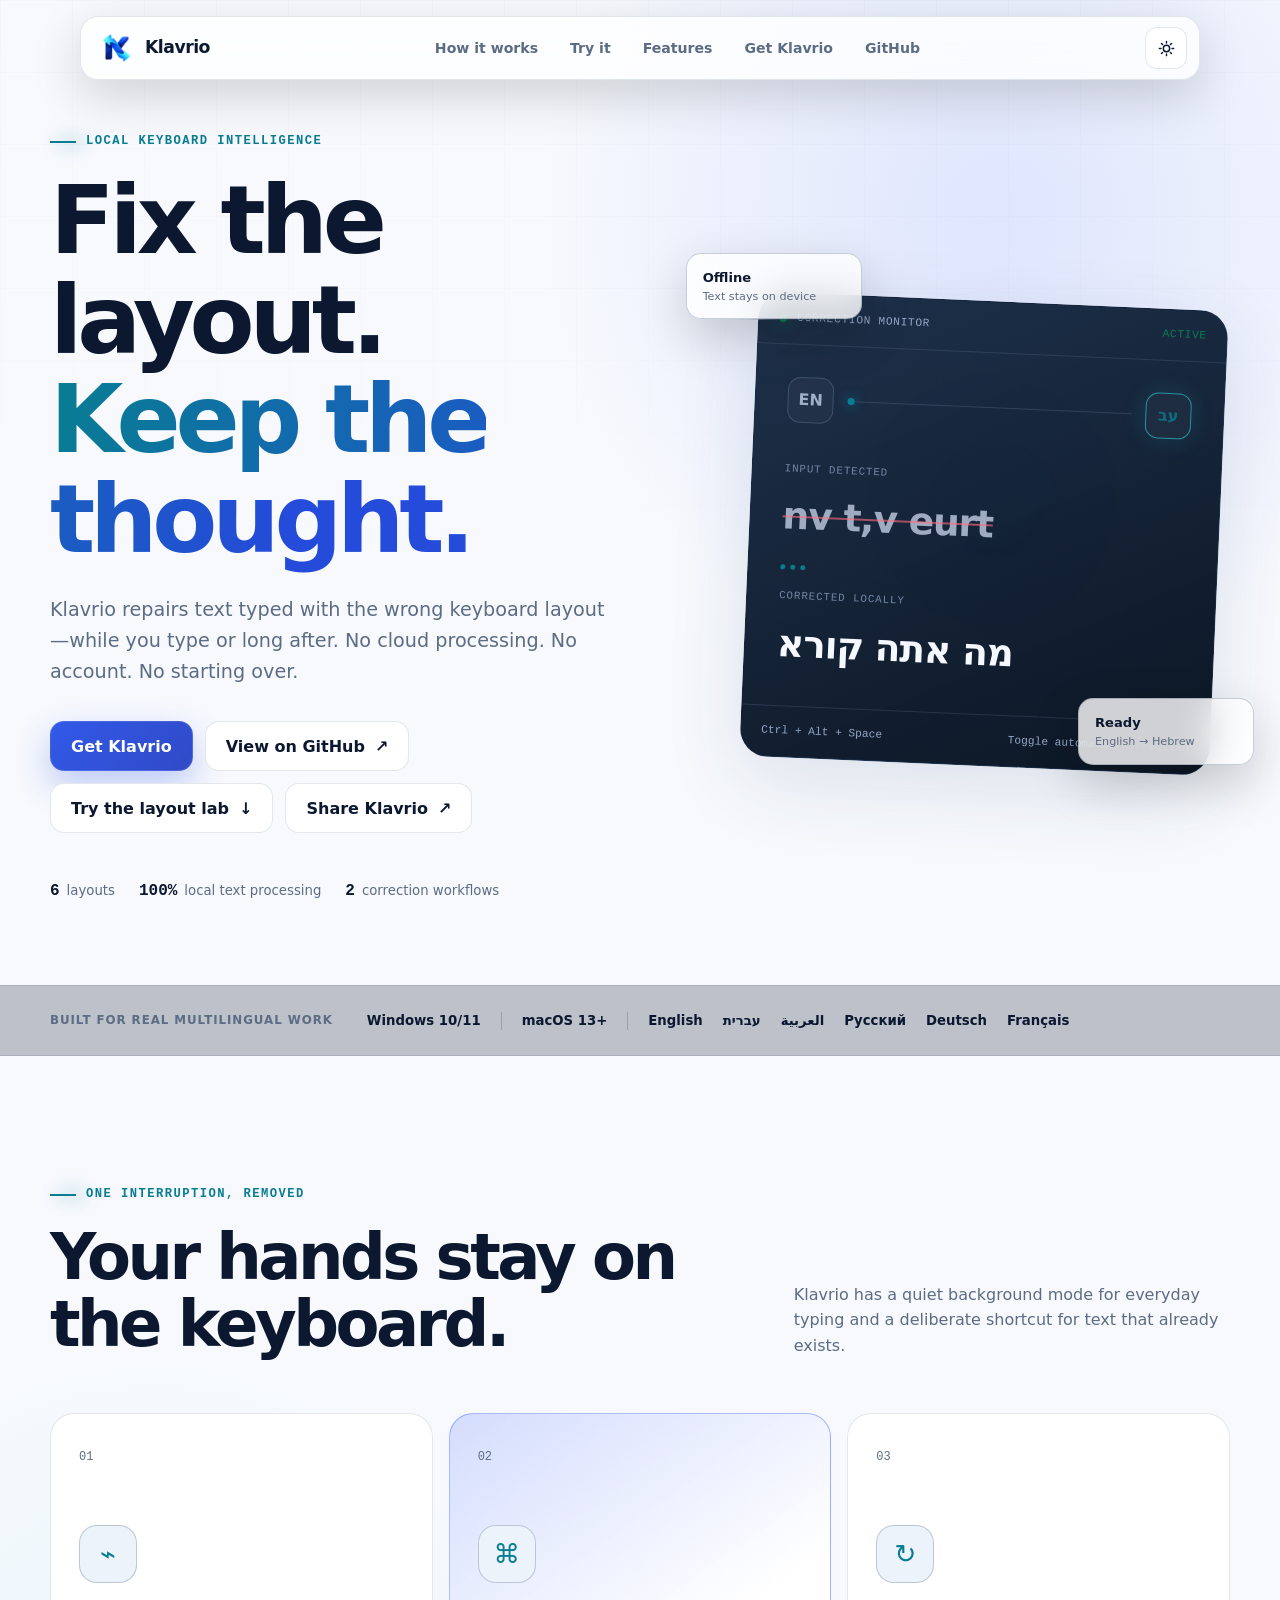
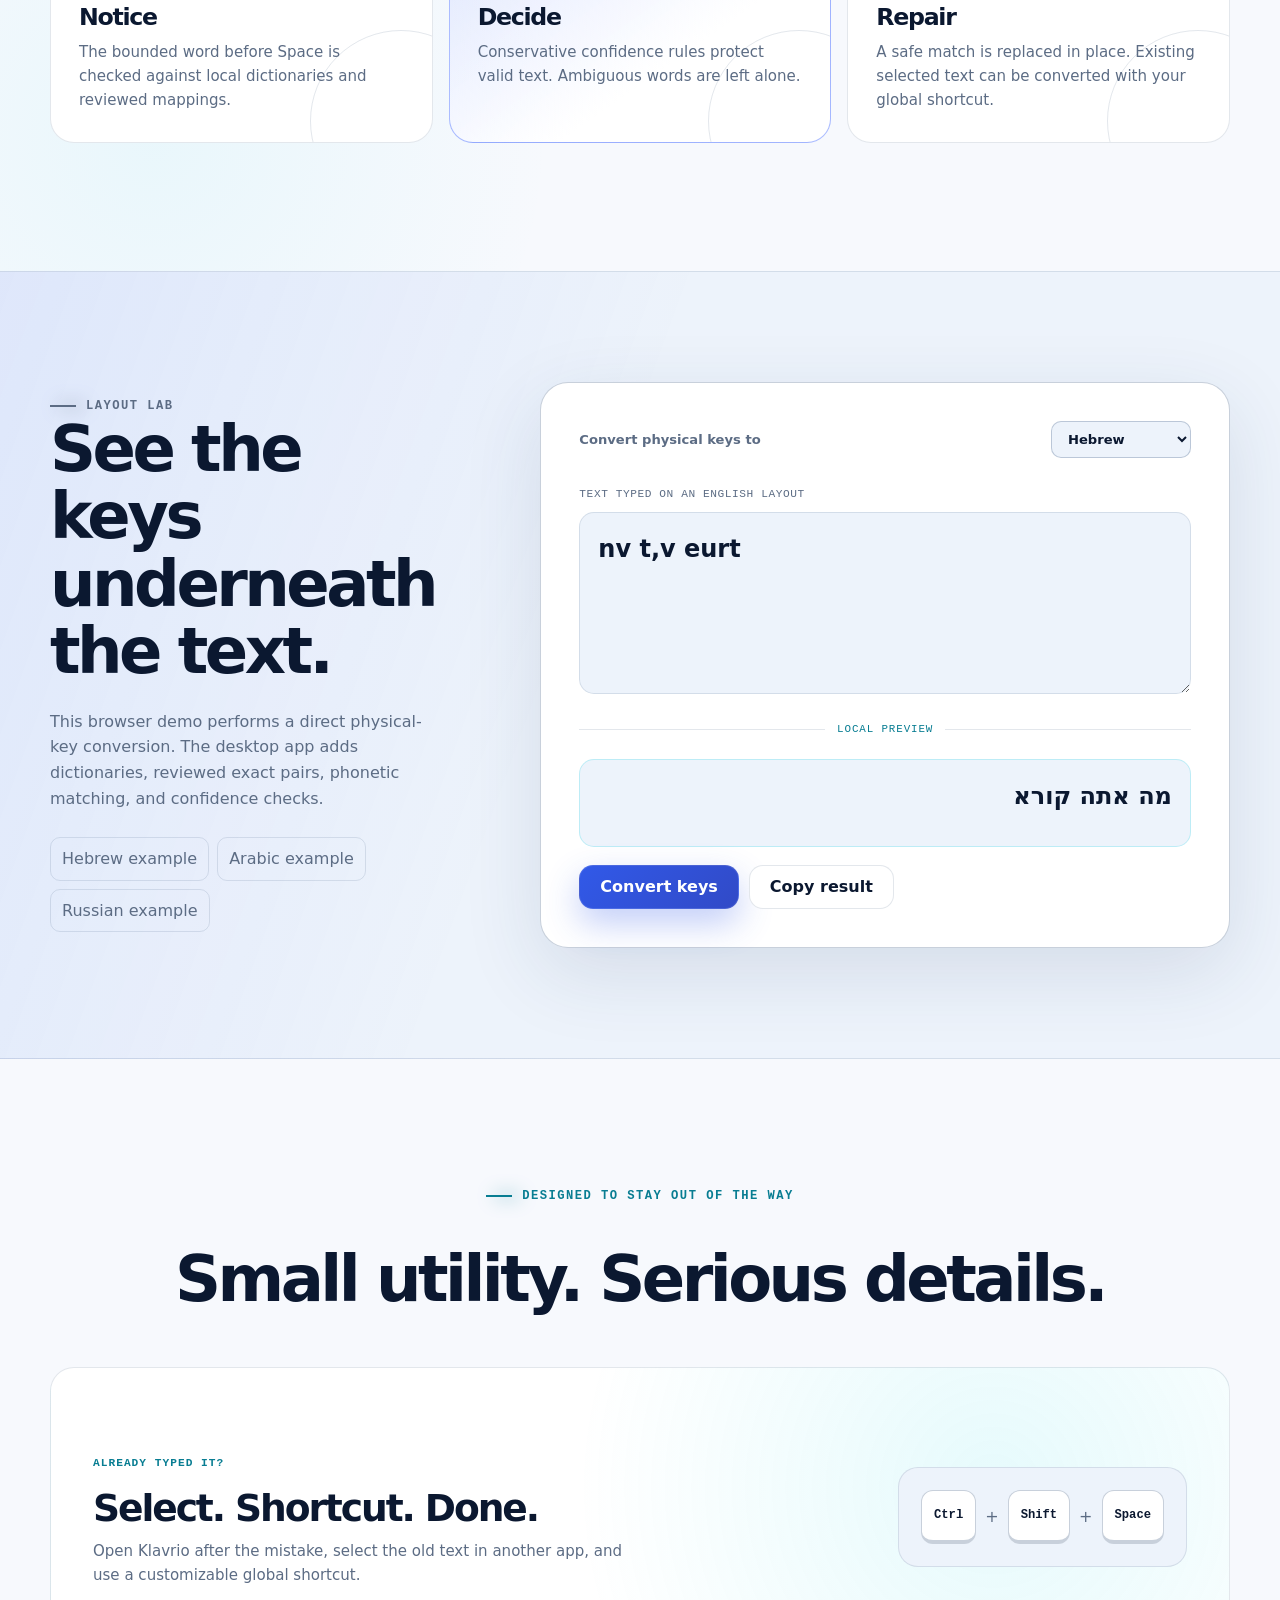
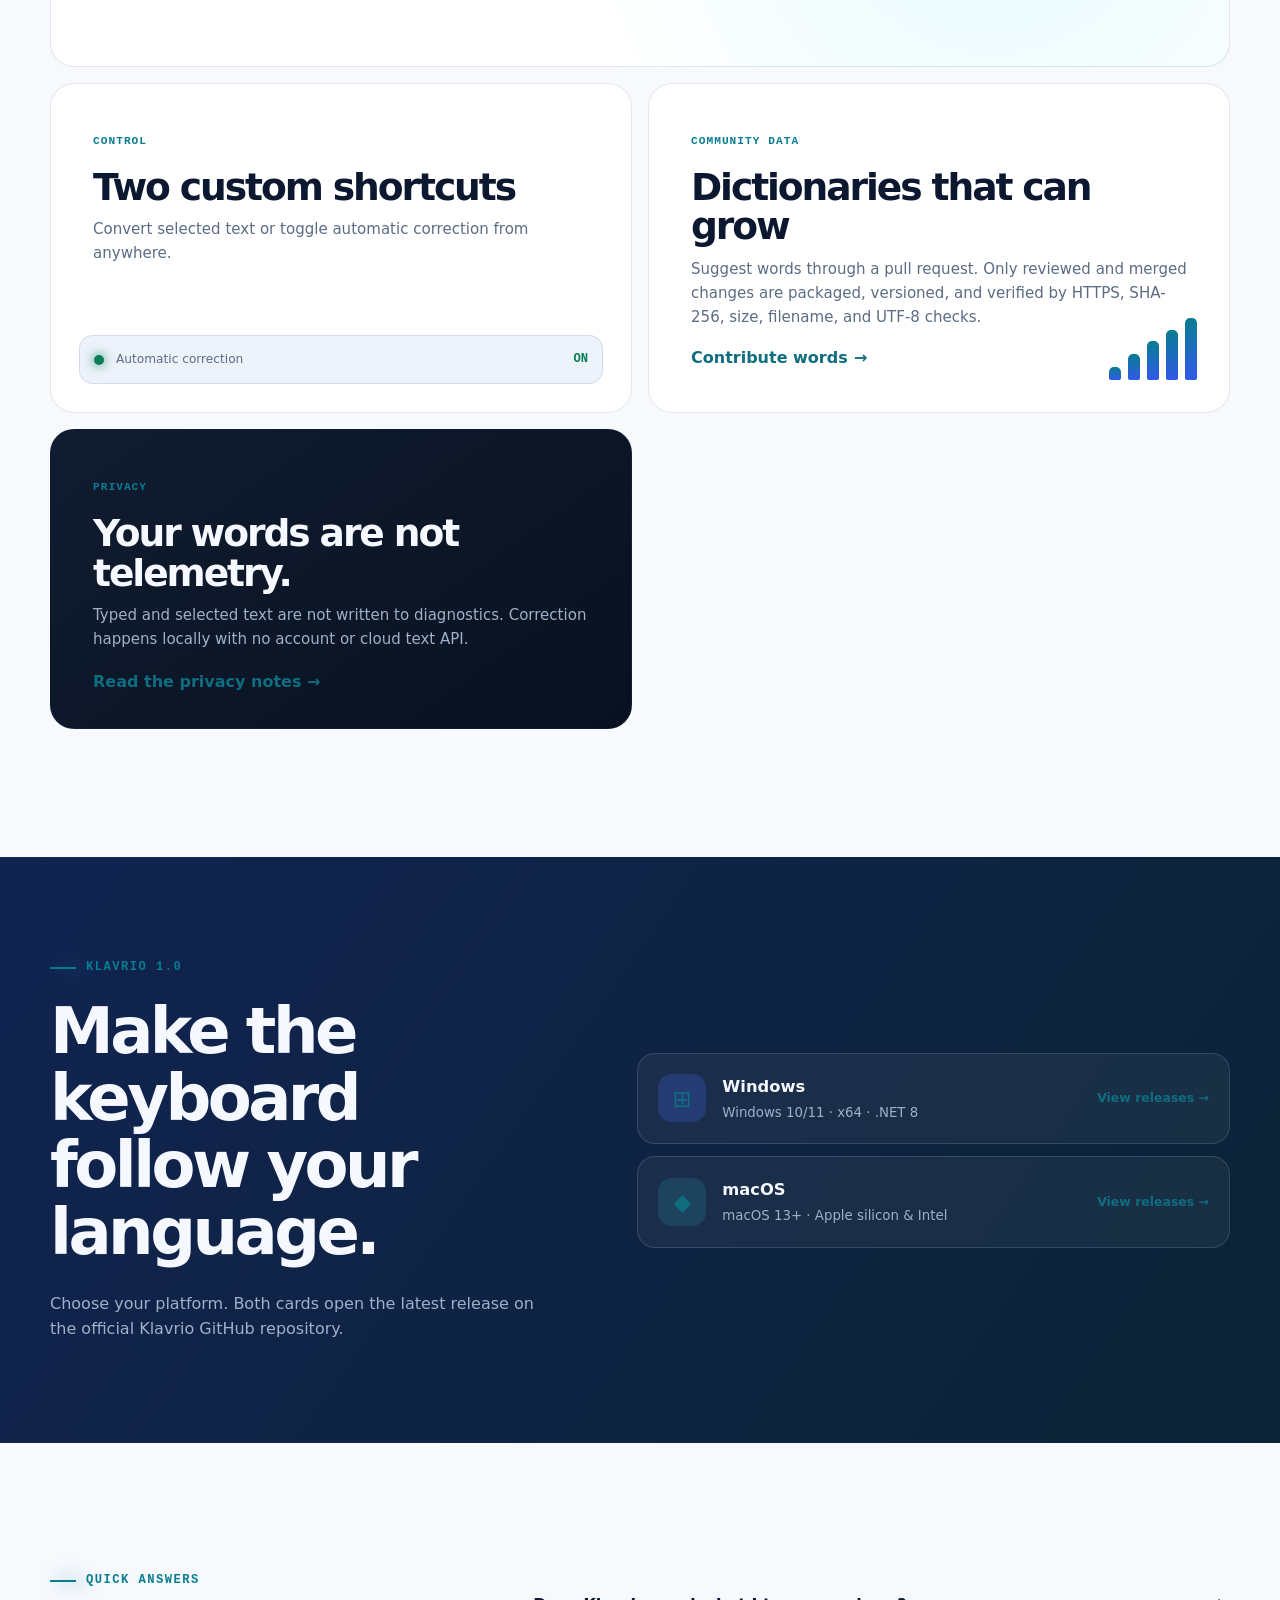
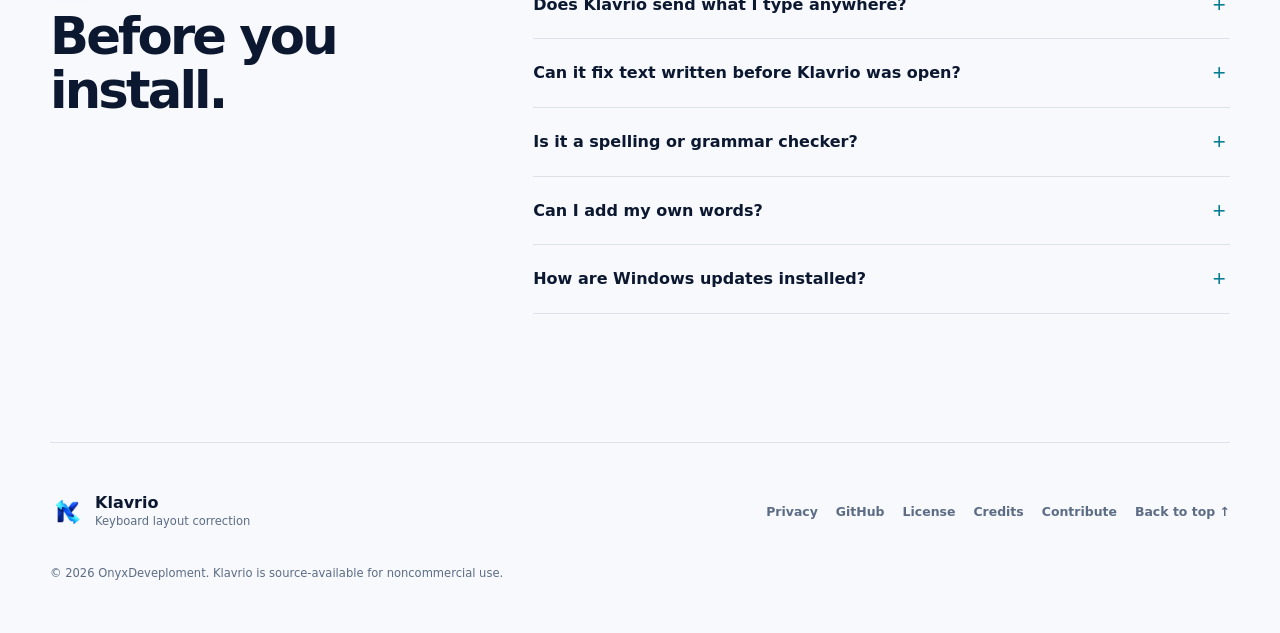
==== docs/index.html @ b6b71c55 "Add initial website and update manifest for Klavrio - Created klavrio-update.json for application up" ====
<!doctype html>
<html lang="en" data-theme="dark">
<head>
  <meta charset="utf-8">
  <meta name="viewport" content="width=device-width, initial-scale=1">
  <meta name="description" content="Klavrio fixes text typed with the wrong keyboard layout on Windows and macOS—locally, quickly, and without retyping.">
  <meta name="author" content="onyxdeveploment">
  <meta name="application-name" content="Klavrio">
  <meta name="robots" content="index, follow, max-image-preview:large, max-snippet:-1, max-video-preview:-1">
  <meta name="referrer" content="strict-origin-when-cross-origin">
  <meta name="theme-color" content="#07111f">
  <meta property="og:title" content="Klavrio — Fix the wrong keyboard layout">
  <meta property="og:description" content="Correct English, Hebrew, Arabic, Russian, German, and French keyboard-layout mistakes locally—without retyping.">
  <meta property="og:type" content="website">
  <meta property="og:url" content="https://klavrio.app/">
  <meta property="og:site_name" content="Klavrio">
  <meta property="og:locale" content="en_US">
  <meta property="og:image" content="https://klavrio.app/assets/klavrio-mark.png">
  <meta property="og:image:width" content="1254">
  <meta property="og:image:height" content="1254">
  <meta property="og:image:alt" content="Klavrio keyboard-layout correction logo">
  <meta name="twitter:card" content="summary_large_image">
  <meta name="twitter:title" content="Klavrio — Fix the wrong keyboard layout">
  <meta name="twitter:description" content="Correct keyboard-layout mistakes locally on Windows and macOS—without retyping.">
  <meta name="twitter:image" content="https://klavrio.app/assets/klavrio-mark.png">
  <title>Klavrio — Keyboard layout correction for Windows and macOS</title>
  <link rel="canonical" href="https://klavrio.app/">
  <link rel="icon" href="assets/klavrio-mark.png" type="image/png">
  <link rel="manifest" href="site.webmanifest">
  <link rel="stylesheet" href="styles.css">
  <script type="application/ld+json">
  {
    "@context": "https://schema.org",
    "@type": "SoftwareApplication",
    "@id": "https://klavrio.app/#software",
    "name": "Klavrio",
    "alternateName": "Klavrio Keyboard Layout Correction",
    "description": "A privacy-focused utility that corrects text typed with the wrong keyboard layout without requiring the user to retype it.",
    "applicationCategory": "UtilitiesApplication",
    "applicationSubCategory": "Keyboard layout correction",
    "operatingSystem": "Windows 10, Windows 11, macOS 13 or later",
    "softwareVersion": "1.0.0.1",
    "url": "https://klavrio.app/",
    "isAccessibleForFree": true,
    "offers": {
      "@type": "Offer",
      "price": "0",
      "priceCurrency": "USD",
      "availability": "https://schema.org/InStock",
      "url": "https://github.com/OnyxDeveploment/Klavrio/releases/latest"
    },
    "downloadUrl": "https://github.com/OnyxDeveploment/Klavrio/releases/latest",
    "releaseNotes": "https://github.com/OnyxDeveploment/Klavrio/releases",
    "codeRepository": "https://github.com/OnyxDeveploment/Klavrio",
    "license": "https://github.com/OnyxDeveploment/Klavrio/blob/main/LICENSE",
    "image": "https://klavrio.app/assets/klavrio-mark.png",
    "featureList": [
      "Automatic keyboard-layout correction",
      "Selected-text conversion with a global shortcut",
      "English, Hebrew, Arabic, Russian, German, and French layouts",
      "Offline text processing",
      "Custom and community dictionaries"
    ],
    "inLanguage": ["en", "he", "ar", "ru", "de", "fr"],
    "author": {
      "@type": "Person",
      "name": "onyxdeveploment",
      "url": "https://github.com/OnyxDeveploment"
    }
  }
  </script>
  <script type="application/ld+json">
  {
    "@context": "https://schema.org",
    "@type": "FAQPage",
    "mainEntity": [
      {
        "@type": "Question",
        "name": "Does Klavrio send what I type anywhere?",
        "acceptedAnswer": { "@type": "Answer", "text": "No. Text correction runs locally. Requests to the official update feeds do not include typed or selected text." }
      },
      {
        "@type": "Question",
        "name": "Can Klavrio fix text written before it was opened?",
        "acceptedAnswer": { "@type": "Answer", "text": "Yes. Select the existing text in another application and press the configured selected-text shortcut." }
      },
      {
        "@type": "Question",
        "name": "Is Klavrio a spelling or grammar checker?",
        "acceptedAnswer": { "@type": "Answer", "text": "No. Klavrio repairs keyboard-layout mistakes and avoids rewriting uncertain text." }
      },
      {
        "@type": "Question",
        "name": "Can I add my own words?",
        "acceptedAnswer": { "@type": "Answer", "text": "Yes. User dictionaries are stored separately, load after bundled data, and are not replaced by application updates." }
      }
    ]
  }
  </script>
  <script src="site-config.js"></script>
  <script src="app.js" defer></script>
  <script src="analytics.js" defer></script>
</head>
<body>
  <a class="skip-link" href="#main">Skip to content</a>

  <header class="site-header" data-header>
    <a class="brand" href="#top" aria-label="Klavrio home">
      <img src="assets/klavrio-mark.png" alt="" width="40" height="40">
      <span>Klavrio</span>
    </a>

    <button class="menu-toggle" type="button" aria-expanded="false" aria-controls="primary-nav" data-menu-toggle>
      <span class="sr-only">Open navigation</span>
      <span></span><span></span>
    </button>

    <nav id="primary-nav" class="primary-nav" aria-label="Primary navigation" data-menu>
      <a href="#workflow">How it works</a>
      <a href="#playground">Try it</a>
      <a href="#features">Features</a>
      <a href="#download">Get Klavrio</a>
      <a href="https://github.com/OnyxDeveploment/Klavrio" target="_blank" rel="noopener noreferrer">GitHub</a>
    </nav>

    <button class="theme-toggle" type="button" aria-label="Switch color theme" data-theme-toggle>
      <svg aria-hidden="true" viewBox="0 0 24 24"><path d="M12 3v2m0 14v2M3 12h2m14 0h2M5.64 5.64l1.42 1.42m9.88 9.88 1.42 1.42m0-12.72-1.42 1.42M7.06 16.94l-1.42 1.42M16 12a4 4 0 1 1-8 0 4 4 0 0 1 8 0Z"/></svg>
    </button>
  </header>

  <main id="main">
    <section id="top" class="hero section-shell">
      <div class="hero-copy" data-reveal>
        <p class="eyebrow"><span></span> Local keyboard intelligence</p>
        <h1>Fix the layout.<br><em>Keep the thought.</em></h1>
        <p class="hero-lead">Klavrio repairs text typed with the wrong keyboard layout—while you type or long after. No cloud processing. No account. No starting over.</p>
        <div class="hero-actions">
          <a class="button button-primary" href="#download">Get Klavrio</a>
          <a class="button button-quiet" href="https://github.com/OnyxDeveploment/Klavrio" target="_blank" rel="noopener noreferrer">View on GitHub <span aria-hidden="true">↗</span></a>
          <a class="button button-quiet" href="#playground">Try the layout lab <span aria-hidden="true">↓</span></a>
          <button class="button button-quiet" type="button" data-share>Share Klavrio <span aria-hidden="true">↗</span></button>
          <span class="share-feedback" role="status" aria-live="polite" data-share-feedback></span>
        </div>
        <ul class="hero-facts" aria-label="Key facts">
          <li><strong>6</strong> layouts</li>
          <li><strong>100%</strong> local text processing</li>
          <li><strong>2</strong> correction workflows</li>
        </ul>
      </div>

      <div class="hero-visual" aria-label="Example of Klavrio correcting text" data-reveal>
        <div class="visual-glow"></div>
        <article class="correction-console">
          <header>
            <span class="status-light"></span>
            <span>Correction monitor</span>
            <span class="console-state">ACTIVE</span>
          </header>
          <div class="console-body">
            <div class="layout-route">
              <span class="layout-chip">EN</span>
              <span class="route-line"><i></i></span>
              <span class="layout-chip is-active">עב</span>
            </div>
            <p class="console-label">Input detected</p>
            <p class="wrong-text">nv t,v eurt</p>
            <div class="correction-pulse" aria-hidden="true"><span></span><span></span><span></span></div>
            <p class="console-label">Corrected locally</p>
            <p class="right-text" dir="rtl">מה אתה קורא</p>
          </div>
          <footer>
            <span>Ctrl + Alt + Space</span>
            <span>Toggle automatic correction</span>
          </footer>
        </article>
        <div class="floating-note note-top"><strong>Offline</strong><span>Text stays on device</span></div>
        <div class="floating-note note-bottom"><strong>Ready</strong><span>English → Hebrew</span></div>
      </div>
    </section>

    <section class="trust-bar" aria-label="Supported platforms and languages">
      <p>Built for real multilingual work</p>
      <div class="trust-items">
        <span>Windows 10/11</span><i></i><span>macOS 13+</span><i></i><span>English</span><span>עברית</span><span>العربية</span><span>Русский</span><span>Deutsch</span><span>Français</span>
      </div>
    </section>

    <section id="workflow" class="workflow section-shell">
      <div class="section-heading" data-reveal>
        <p class="eyebrow"><span></span> One interruption, removed</p>
        <h2>Your hands stay on the keyboard.</h2>
        <p>Klavrio has a quiet background mode for everyday typing and a deliberate shortcut for text that already exists.</p>
      </div>

      <div class="workflow-grid">
        <article class="workflow-card" data-reveal>
          <span class="step-number">01</span>
          <div class="step-icon" aria-hidden="true">⌁</div>
          <h3>Notice</h3>
          <p>The bounded word before Space is checked against local dictionaries and reviewed mappings.</p>
        </article>
        <article class="workflow-card featured" data-reveal>
          <span class="step-number">02</span>
          <div class="step-icon" aria-hidden="true">⌘</div>
          <h3>Decide</h3>
          <p>Conservative confidence rules protect valid text. Ambiguous words are left alone.</p>
        </article>
        <article class="workflow-card" data-reveal>
          <span class="step-number">03</span>
          <div class="step-icon" aria-hidden="true">↻</div>
          <h3>Repair</h3>
          <p>A safe match is replaced in place. Existing selected text can be converted with your global shortcut.</p>
        </article>
      </div>
    </section>

    <section id="playground" class="playground">
      <div class="section-shell playground-grid">
        <div class="playground-copy" data-reveal>
          <p class="eyebrow"><span></span> Layout lab</p>
          <h2>See the keys underneath the text.</h2>
          <p>This browser demo performs a direct physical-key conversion. The desktop app adds dictionaries, reviewed exact pairs, phonetic matching, and confidence checks.</p>
          <div class="sample-list" aria-label="Demo examples">
            <button type="button" data-sample="nv t,v eurt" data-target="he">Hebrew example</button>
            <button type="button" data-sample="sghl" data-target="ar">Arabic example</button>
            <button type="button" data-sample="ghbdtn" data-target="ru">Russian example</button>
          </div>
        </div>

        <div class="layout-lab" data-reveal>
          <div class="lab-toolbar">
            <label for="target-layout">Convert physical keys to</label>
            <select id="target-layout" data-layout-select>
              <option value="he">Hebrew</option>
              <option value="ar">Arabic</option>
              <option value="ru">Russian</option>
              <option value="de">German</option>
              <option value="fr">French</option>
            </select>
          </div>
          <label class="field-label" for="layout-input">Text typed on an English layout</label>
          <textarea id="layout-input" rows="4" spellcheck="false" data-layout-input>nv t,v eurt</textarea>
          <div class="lab-divider"><span>local preview</span></div>
          <div class="lab-result" tabindex="0" data-layout-output dir="auto">מה אתה קורא</div>
          <div class="lab-actions">
            <button class="button button-primary" type="button" data-convert>Convert keys</button>
            <button class="button button-quiet" type="button" data-copy>Copy result</button>
            <span class="lab-feedback" role="status" aria-live="polite" data-feedback></span>
          </div>
        </div>
      </div>
    </section>

    <section id="features" class="features section-shell">
      <div class="section-heading centered" data-reveal>
        <p class="eyebrow"><span></span> Designed to stay out of the way</p>
        <h2>Small utility. Serious details.</h2>
      </div>

      <div class="feature-grid">
        <article class="feature-panel feature-wide" data-reveal>
          <div>
            <span class="feature-kicker">Already typed it?</span>
            <h3>Select. Shortcut. Done.</h3>
            <p>Open Klavrio after the mistake, select the old text in another app, and use a customizable global shortcut.</p>
          </div>
          <div class="shortcut-visual" aria-label="Default selected text shortcut">
            <kbd>Ctrl</kbd><b>+</b><kbd>Shift</kbd><b>+</b><kbd>Space</kbd>
          </div>
        </article>

        <article class="feature-panel" data-reveal>
          <span class="feature-kicker">Control</span>
          <h3>Two custom shortcuts</h3>
          <p>Convert selected text or toggle automatic correction from anywhere.</p>
          <div class="mini-toggle"><i></i><span>Automatic correction</span><strong>ON</strong></div>
        </article>

        <article class="feature-panel" data-reveal>
          <span class="feature-kicker">Community data</span>
          <h3>Dictionaries that can grow</h3>
          <p>Suggest words through a pull request. Only reviewed and merged changes are packaged, versioned, and verified by HTTPS, SHA-256, size, filename, and UTF-8 checks.</p>
          <a class="feature-link" href="https://github.com/OnyxDeveploment/Klavrio/blob/main/CONTRIBUTING.md" target="_blank" rel="noopener noreferrer">Contribute words <span aria-hidden="true">→</span></a>
          <div class="signal-bars" aria-hidden="true"><i></i><i></i><i></i><i></i><i></i></div>
        </article>

        <article class="feature-panel feature-dark" data-reveal>
          <span class="feature-kicker">Privacy</span>
          <h3>Your words are not telemetry.</h3>
          <p>Typed and selected text are not written to diagnostics. Correction happens locally with no account or cloud text API.</p>
          <a href="privacy.html">Read the privacy notes <span aria-hidden="true">→</span></a>
        </article>
      </div>
    </section>

    <section id="download" class="download-section">
      <div class="section-shell download-shell" data-reveal>
        <div class="download-copy">
          <p class="eyebrow"><span></span> Klavrio 1.0</p>
          <h2>Make the keyboard<br>follow your language.</h2>
          <p>Choose your platform. Both cards open the latest release on the official Klavrio GitHub repository.</p>
        </div>

        <div class="platform-list">
          <a class="platform-card" href="../README.md#build" data-platform="windows">
            <span class="platform-icon" aria-hidden="true">⊞</span>
            <span><strong>Windows</strong><small>Windows 10/11 · x64 · .NET 8</small></span>
            <span class="platform-action">Build guide →</span>
          </a>
          <a class="platform-card" href="../macOS/Klavrio/README.md#build-and-test" data-platform="macos">
            <span class="platform-icon apple" aria-hidden="true">◆</span>
            <span><strong>macOS</strong><small>macOS 13+ · Apple silicon &amp; Intel</small></span>
            <span class="platform-action">Build guide →</span>
          </a>
        </div>
      </div>
    </section>

    <section class="faq section-shell">
      <div class="section-heading" data-reveal>
        <p class="eyebrow"><span></span> Quick answers</p>
        <h2>Before you install.</h2>
      </div>
      <div class="faq-list" data-reveal>
        <details>
          <summary>Does Klavrio send what I type anywhere?</summary>
          <p>No. Text correction is local. Network access is limited to the official read-only dictionary and application-update feeds; neither request includes your text, and both checks can be disabled.</p>
        </details>
        <details>
          <summary>Can it fix text written before Klavrio was open?</summary>
          <p>Yes. Select the existing text in another app and press the selected-text shortcut. Klavrio does not need a previous keystroke history.</p>
        </details>
        <details>
          <summary>Is it a spelling or grammar checker?</summary>
          <p>No. Klavrio repairs keyboard-layout mistakes. It intentionally avoids rewriting uncertain text.</p>
        </details>
        <details>
          <summary>Can I add my own words?</summary>
          <p>Yes. Personal dictionaries stay local and load last. To share words with everyone, follow the <a href="https://github.com/OnyxDeveploment/Klavrio/blob/main/CONTRIBUTING.md" target="_blank" rel="noopener noreferrer">contribution guide</a> and open a pull request for review.</p>
        </details>
        <details>
          <summary>How are Windows updates installed?</summary>
          <p>Klavrio reads the version and executable URL from its read-only <code>klavrio-update.json</code>. After you approve an available update, it verifies the GitHub asset's size, SHA-256, and embedded version, keeps a rollback copy, replaces the executable, and restarts.</p>
        </details>
      </div>
    </section>
  </main>

  <footer class="site-footer">
    <div class="footer-brand">
      <img src="assets/klavrio-mark.png" alt="" width="34" height="34">
      <div><strong>Klavrio</strong><span>Keyboard layout correction</span></div>
    </div>
    <nav aria-label="Footer navigation">
      <a href="privacy.html">Privacy</a>
      <a href="https://github.com/OnyxDeveploment/Klavrio" target="_blank" rel="noopener noreferrer">GitHub</a>
      <a href="https://github.com/OnyxDeveploment/Klavrio/blob/main/LICENSE" target="_blank" rel="noopener noreferrer">License</a>
      <a href="https://github.com/OnyxDeveploment/Klavrio/blob/main/THIRD_PARTY_NOTICES.txt" target="_blank" rel="noopener noreferrer">Credits</a>
      <a href="https://github.com/OnyxDeveploment/Klavrio/blob/main/CONTRIBUTING.md" target="_blank" rel="noopener noreferrer">Contribute</a>
      <button class="footer-link" type="button" data-analytics-settings hidden>Analytics settings</button>
      <a href="#top">Back to top ↑</a>
    </nav>
    <p>© 2026 OnyxDeveploment. Klavrio is source-available for noncommercial use.</p>
  </footer>
</body>
</html>
---- docs/styles.css ----
:root {
  color-scheme: dark;
  --page: #07111f;
  --page-soft: #0b1728;
  --surface: #101f34;
  --surface-2: #152944;
  --glass: rgba(16, 31, 52, 0.72);
  --text: #f5f8ff;
  --muted: #9fb0c8;
  --line: rgba(151, 174, 211, 0.18);
  --line-strong: rgba(151, 174, 211, 0.34);
  --blue: #496dff;
  --blue-bright: #668cff;
  --cyan: #32d9e8;
  --cyan-soft: #9af5fb;
  --green: #42e0a2;
  --shadow: 0 24px 90px rgba(0, 0, 0, 0.28);
  --radius: 24px;
  --shell: min(1180px, calc(100% - 40px));
  --font: Inter, ui-sans-serif, system-ui, -apple-system, BlinkMacSystemFont, "Segoe UI", sans-serif;
  --mono: "SFMono-Regular", Consolas, "Liberation Mono", monospace;
}

:root[data-theme="light"] {
  color-scheme: light;
  --page: #f7f9fd;
  --page-soft: #edf3fb;
  --surface: #ffffff;
  --surface-2: #e8f0fc;
  --glass: rgba(255, 255, 255, 0.8);
  --text: #0b1830;
  --muted: #5c6c84;
  --line: rgba(39, 68, 111, 0.13);
  --line-strong: rgba(39, 68, 111, 0.25);
  --blue: #3159e8;
  --blue-bright: #244bd9;
  --cyan: #087d92;
  --cyan-soft: #0f6d80;
  --green: #087d56;
  --shadow: 0 24px 80px rgba(32, 59, 97, 0.12);
}

* {
  box-sizing: border-box;
}

html {
  scroll-behavior: smooth;
  scroll-padding-top: 92px;
}

body {
  margin: 0;
  overflow-x: hidden;
  background:
    radial-gradient(circle at 78% 4%, rgba(73, 109, 255, 0.14), transparent 29rem),
    radial-gradient(circle at 12% 32%, rgba(50, 217, 232, 0.07), transparent 25rem),
    var(--page);
  color: var(--text);
  font-family: var(--font);
  font-size: 16px;
  line-height: 1.6;
  -webkit-font-smoothing: antialiased;
}

body::before {
  position: fixed;
  inset: 0;
  z-index: -1;
  pointer-events: none;
  content: "";
  opacity: 0.16;
  background-image:
    linear-gradient(var(--line) 1px, transparent 1px),
    linear-gradient(90deg, var(--line) 1px, transparent 1px);
  background-size: 72px 72px;
  mask-image: linear-gradient(to bottom, #000, transparent 75%);
}

button,
input,
textarea,
select {
  font: inherit;
}

button,
a {
  -webkit-tap-highlight-color: transparent;
}

a {
  color: inherit;
}

img {
  display: block;
  max-width: 100%;
}

.sr-only {
  position: absolute;
  width: 1px;
  height: 1px;
  padding: 0;
  margin: -1px;
  overflow: hidden;
  clip: rect(0, 0, 0, 0);
  white-space: nowrap;
  border: 0;
}

.skip-link {
  position: fixed;
  top: 12px;
  left: 12px;
  z-index: 1000;
  padding: 10px 14px;
  border-radius: 10px;
  background: var(--text);
  color: var(--page);
  transform: translateY(-160%);
  transition: transform 160ms ease;
}

.skip-link:focus {
  transform: translateY(0);
}

.section-shell {
  width: var(--shell);
  margin-inline: auto;
}

.site-header {
  position: fixed;
  top: 16px;
  left: 50%;
  z-index: 100;
  display: grid;
  grid-template-columns: auto 1fr auto;
  align-items: center;
  width: min(1120px, calc(100% - 32px));
  min-height: 64px;
  padding: 10px 12px 10px 16px;
  border: 1px solid var(--line);
  border-radius: 18px;
  background: var(--glass);
  box-shadow: 0 16px 50px rgba(0, 0, 0, 0.16);
  backdrop-filter: blur(20px) saturate(150%);
  transform: translateX(-50%);
  transition: border-color 180ms ease, background 180ms ease;
}

.site-header.is-scrolled {
  border-color: var(--line-strong);
}

.brand {
  display: inline-flex;
  gap: 10px;
  align-items: center;
  color: var(--text);
  font-size: 1.08rem;
  font-weight: 800;
  letter-spacing: -0.03em;
  text-decoration: none;
}

.brand img {
  width: 38px;
  height: 38px;
  object-fit: contain;
}

.primary-nav {
  display: flex;
  justify-content: center;
  gap: 6px;
}

.primary-nav a {
  padding: 9px 13px;
  border-radius: 10px;
  color: var(--muted);
  font-size: 0.88rem;
  font-weight: 650;
  text-decoration: none;
  transition: color 150ms ease, background 150ms ease;
}

.primary-nav a:hover,
.primary-nav a:focus-visible {
  background: var(--surface-2);
  color: var(--text);
}

.theme-toggle,
.menu-toggle {
  display: grid;
  width: 42px;
  height: 42px;
  padding: 0;
  place-items: center;
  border: 1px solid var(--line);
  border-radius: 12px;
  background: var(--surface);
  color: var(--text);
  cursor: pointer;
}

.theme-toggle svg {
  width: 19px;
  fill: none;
  stroke: currentColor;
  stroke-linecap: round;
  stroke-width: 1.8;
}

.menu-toggle {
  display: none;
}

.hero {
  display: grid;
  grid-template-columns: minmax(0, 1.02fr) minmax(420px, 0.98fr);
  gap: clamp(42px, 7vw, 92px);
  align-items: center;
  min-height: 790px;
  padding-top: 132px;
  padding-bottom: 80px;
}

.eyebrow {
  display: flex;
  gap: 10px;
  align-items: center;
  margin: 0 0 20px;
  color: var(--cyan);
  font-family: var(--mono);
  font-size: 0.76rem;
  font-weight: 700;
  letter-spacing: 0.12em;
  text-transform: uppercase;
}

.eyebrow span {
  width: 26px;
  height: 2px;
  background: currentColor;
  box-shadow: 8px 0 18px currentColor;
}

h1,
h2,
h3,
p {
  overflow-wrap: anywhere;
}

h1,
h2,
h3 {
  margin-top: 0;
  line-height: 1.05;
  letter-spacing: -0.055em;
}

h1 {
  max-width: 720px;
  margin-bottom: 26px;
  font-size: clamp(3.5rem, 7.4vw, 6.65rem);
  font-weight: 760;
}

h1 em {
  color: transparent;
  font-style: normal;
  background: linear-gradient(100deg, var(--cyan) 0%, var(--blue-bright) 78%);
  -webkit-background-clip: text;
  background-clip: text;
}

.hero-lead {
  max-width: 640px;
  margin: 0;
  color: var(--muted);
  font-size: clamp(1rem, 1.8vw, 1.2rem);
}

.hero-actions {
  display: flex;
  flex-wrap: wrap;
  gap: 12px;
  margin-top: 34px;
}

.share-feedback {
  align-self: center;
  min-height: 1.2em;
  color: var(--muted);
  font-size: 0.78rem;
}

.button {
  display: inline-flex;
  min-height: 50px;
  padding: 0 20px;
  align-items: center;
  justify-content: center;
  gap: 10px;
  border: 1px solid transparent;
  border-radius: 14px;
  font-weight: 750;
  text-decoration: none;
  cursor: pointer;
  transition: transform 160ms ease, box-shadow 160ms ease, border-color 160ms ease;
}

.button:hover {
  transform: translateY(-2px);
}

.button-primary {
  border-color: rgba(255, 255, 255, 0.12);
  background: linear-gradient(135deg, var(--blue), #314ac7);
  box-shadow: 0 14px 34px rgba(49, 89, 232, 0.3);
  color: #fff;
}

.button-quiet {
  border-color: var(--line);
  background: var(--surface);
  color: var(--text);
}

.hero-facts {
  display: flex;
  flex-wrap: wrap;
  gap: 24px;
  padding: 0;
  margin: 46px 0 0;
  color: var(--muted);
  list-style: none;
  font-size: 0.83rem;
}

.hero-facts li {
  display: flex;
  gap: 7px;
  align-items: baseline;
}

.hero-facts strong {
  color: var(--text);
  font-family: var(--mono);
  font-size: 1rem;
}

.hero-visual {
  position: relative;
  min-height: 540px;
}

.visual-glow {
  position: absolute;
  top: 8%;
  right: 4%;
  width: 430px;
  height: 430px;
  border-radius: 50%;
  background: radial-gradient(circle, rgba(73, 109, 255, 0.35), rgba(50, 217, 232, 0.08) 48%, transparent 70%);
  filter: blur(18px);
}

.correction-console {
  position: absolute;
  top: 52px;
  right: 2%;
  width: min(100%, 470px);
  overflow: hidden;
  border: 1px solid var(--line-strong);
  border-radius: 28px;
  background: linear-gradient(155deg, rgba(21, 41, 68, 0.96), rgba(7, 17, 31, 0.98));
  box-shadow: var(--shadow);
  transform: rotate(2.5deg);
}

:root[data-theme="light"] .correction-console {
  color: #f5f8ff;
}

.correction-console header,
.correction-console footer {
  display: flex;
  gap: 10px;
  align-items: center;
  padding: 16px 20px;
  color: #93a8c7;
  font-family: var(--mono);
  font-size: 0.7rem;
  letter-spacing: 0.06em;
  text-transform: uppercase;
}

.correction-console header {
  border-bottom: 1px solid rgba(151, 174, 211, 0.16);
}

.correction-console footer {
  justify-content: space-between;
  border-top: 1px solid rgba(151, 174, 211, 0.16);
  letter-spacing: 0;
  text-transform: none;
}

.status-light {
  width: 8px;
  height: 8px;
  border-radius: 50%;
  background: var(--green);
  box-shadow: 0 0 16px var(--green);
}

.console-state {
  margin-left: auto;
  color: var(--green);
}

.console-body {
  padding: 32px;
}

.layout-route {
  display: grid;
  grid-template-columns: auto 1fr auto;
  gap: 14px;
  align-items: center;
  margin-bottom: 38px;
}

.layout-chip {
  display: grid;
  width: 46px;
  height: 46px;
  place-items: center;
  border: 1px solid rgba(151, 174, 211, 0.24);
  border-radius: 13px;
  background: rgba(255, 255, 255, 0.03);
  color: #9fb0c8;
  font-weight: 800;
}

.layout-chip.is-active {
  border-color: rgba(50, 217, 232, 0.58);
  color: var(--cyan-soft);
  box-shadow: 0 0 24px rgba(50, 217, 232, 0.13);
}

.route-line {
  position: relative;
  height: 1px;
  background: rgba(151, 174, 211, 0.2);
}

.route-line i {
  position: absolute;
  top: -3px;
  left: 0;
  width: 7px;
  height: 7px;
  border-radius: 50%;
  background: var(--cyan);
  box-shadow: 0 0 12px var(--cyan);
  animation: route 2.5s ease-in-out infinite;
}

.console-label {
  margin: 0 0 8px;
  color: #7186a5;
  font-family: var(--mono);
  font-size: 0.68rem;
  letter-spacing: 0.08em;
  text-transform: uppercase;
}

.wrong-text,
.right-text {
  margin: 0;
  font-size: clamp(1.65rem, 4vw, 2.35rem);
  font-weight: 720;
  letter-spacing: -0.03em;
}

.wrong-text {
  color: #9eabc0;
  text-decoration: line-through rgba(255, 109, 129, 0.6) 2px;
}

.right-text {
  color: #f5f8ff;
  text-align: left;
}

.correction-pulse {
  display: flex;
  gap: 5px;
  height: 42px;
  align-items: center;
}

.correction-pulse span {
  width: 5px;
  height: 5px;
  border-radius: 50%;
  background: var(--cyan);
  animation: blink 1.3s ease-in-out infinite;
}

.correction-pulse span:nth-child(2) { animation-delay: 120ms; }
.correction-pulse span:nth-child(3) { animation-delay: 240ms; }

.floating-note {
  position: absolute;
  z-index: 2;
  display: flex;
  min-width: 176px;
  padding: 13px 16px;
  flex-direction: column;
  border: 1px solid var(--line-strong);
  border-radius: 15px;
  background: var(--glass);
  box-shadow: 0 18px 50px rgba(0, 0, 0, 0.18);
  backdrop-filter: blur(18px);
}

.floating-note strong {
  font-size: 0.82rem;
}

.floating-note span {
  color: var(--muted);
  font-size: 0.7rem;
}

.note-top {
  top: 4px;
  left: -10px;
}

.note-bottom {
  right: -24px;
  bottom: 24px;
}

.trust-bar {
  display: flex;
  width: 100%;
  padding: 24px max(20px, calc((100% - 1180px) / 2));
  align-items: center;
  border-block: 1px solid var(--line);
  background: rgba(16, 31, 52, 0.25);
}

.trust-bar > p {
  flex: 0 0 auto;
  margin: 0 34px 0 0;
  color: var(--muted);
  font-size: 0.74rem;
  font-weight: 750;
  letter-spacing: 0.08em;
  text-transform: uppercase;
}

.trust-items {
  display: flex;
  min-width: 0;
  gap: 20px;
  align-items: center;
  color: var(--text);
  font-size: 0.83rem;
  font-weight: 650;
}

.trust-items i {
  width: 1px;
  height: 18px;
  background: var(--line-strong);
}

.workflow,
.features,
.faq {
  padding-block: 128px;
}

.section-heading {
  display: grid;
  grid-template-columns: minmax(0, 1fr) minmax(280px, 0.62fr);
  gap: 40px;
  align-items: end;
  margin-bottom: 54px;
}

.section-heading .eyebrow {
  grid-column: 1 / -1;
  margin-bottom: -20px;
}

.section-heading h2,
.download-copy h2,
.playground-copy h2 {
  margin-bottom: 0;
  font-size: clamp(2.35rem, 5vw, 4.2rem);
}

.section-heading > p:last-child,
.playground-copy > p,
.download-copy > p:last-child {
  margin: 0;
  color: var(--muted);
}

.section-heading.centered {
  display: flex;
  margin-bottom: 54px;
  flex-direction: column;
  align-items: center;
  text-align: center;
}

.section-heading.centered .eyebrow {
  margin-bottom: 0;
}

.workflow-grid {
  display: grid;
  grid-template-columns: repeat(3, 1fr);
  gap: 16px;
}

.workflow-card {
  position: relative;
  min-height: 330px;
  padding: 28px;
  overflow: hidden;
  border: 1px solid var(--line);
  border-radius: var(--radius);
  background: var(--surface);
}

.workflow-card::after {
  position: absolute;
  right: -60px;
  bottom: -70px;
  width: 180px;
  height: 180px;
  border: 1px solid var(--line);
  border-radius: 50%;
  content: "";
}

.workflow-card.featured {
  border-color: rgba(73, 109, 255, 0.46);
  background: linear-gradient(145deg, rgba(73, 109, 255, 0.2), var(--surface) 68%);
  transform: translateY(22px);
}

.step-number {
  color: var(--muted);
  font-family: var(--mono);
  font-size: 0.75rem;
}

.step-icon {
  display: grid;
  width: 58px;
  height: 58px;
  margin: 58px 0 22px;
  place-items: center;
  border: 1px solid var(--line-strong);
  border-radius: 18px;
  background: var(--page-soft);
  color: var(--cyan);
  font-size: 1.65rem;
}

.workflow-card h3,
.feature-panel h3 {
  margin-bottom: 10px;
  font-size: 1.48rem;
}

.workflow-card p,
.feature-panel p {
  position: relative;
  z-index: 1;
  margin: 0;
  color: var(--muted);
  font-size: 0.94rem;
}

.playground {
  padding-block: 110px;
  border-block: 1px solid var(--line);
  background:
    linear-gradient(110deg, rgba(73, 109, 255, 0.09), transparent 45%),
    var(--page-soft);
}

.playground-grid {
  display: grid;
  grid-template-columns: 0.72fr 1.28fr;
  gap: clamp(40px, 8vw, 110px);
  align-items: center;
}

.playground-copy h2 {
  margin-bottom: 24px;
}

.sample-list {
  display: flex;
  flex-wrap: wrap;
  gap: 8px;
  margin-top: 26px;
}

.sample-list button {
  padding: 8px 11px;
  border: 1px solid var(--line);
  border-radius: 10px;
  background: transparent;
  color: var(--muted);
  cursor: pointer;
}

.sample-list button:hover {
  border-color: var(--cyan);
  color: var(--text);
}

.layout-lab {
  padding: clamp(22px, 4vw, 38px);
  border: 1px solid var(--line-strong);
  border-radius: 28px;
  background: var(--surface);
  box-shadow: var(--shadow);
}

.lab-toolbar {
  display: flex;
  justify-content: space-between;
  gap: 18px;
  align-items: center;
  margin-bottom: 28px;
  color: var(--muted);
  font-size: 0.82rem;
  font-weight: 650;
}

.lab-toolbar select {
  min-width: 140px;
  padding: 9px 34px 9px 12px;
  border: 1px solid var(--line-strong);
  border-radius: 10px;
  background: var(--page-soft);
  color: var(--text);
}

.field-label {
  display: block;
  margin-bottom: 8px;
  color: var(--muted);
  font-family: var(--mono);
  font-size: 0.7rem;
  letter-spacing: 0.05em;
  text-transform: uppercase;
}

.layout-lab textarea,
.lab-result {
  width: 100%;
  min-height: 112px;
  padding: 18px;
  border: 1px solid var(--line);
  border-radius: 15px;
  background: var(--page-soft);
  color: var(--text);
  font-size: clamp(1.12rem, 2.6vw, 1.5rem);
  font-weight: 650;
  line-height: 1.5;
  resize: vertical;
}

.layout-lab textarea:focus,
.lab-result:focus {
  border-color: var(--blue);
  outline: 3px solid rgba(73, 109, 255, 0.16);
}

.lab-divider {
  display: flex;
  gap: 12px;
  align-items: center;
  margin: 20px 0;
  color: var(--cyan);
  font-family: var(--mono);
  font-size: 0.68rem;
  letter-spacing: 0.08em;
  text-transform: uppercase;
}

.lab-divider::before,
.lab-divider::after {
  height: 1px;
  flex: 1;
  background: var(--line);
  content: "";
}

.lab-result {
  min-height: 88px;
  border-color: rgba(50, 217, 232, 0.26);
}

.lab-actions {
  display: flex;
  flex-wrap: wrap;
  gap: 10px;
  align-items: center;
  margin-top: 18px;
}

.lab-actions .button {
  min-height: 44px;
}

.lab-feedback {
  margin-left: auto;
  color: var(--green);
  font-size: 0.78rem;
}

.feature-grid {
  display: grid;
  grid-template-columns: repeat(2, 1fr);
  gap: 16px;
}

.feature-panel {
  position: relative;
  min-height: 300px;
  padding: clamp(26px, 4vw, 42px);
  overflow: hidden;
  border: 1px solid var(--line);
  border-radius: var(--radius);
  background: var(--surface);
}

.feature-panel h3 {
  max-width: 490px;
  margin-top: 16px;
  font-size: clamp(1.65rem, 3vw, 2.35rem);
}

.feature-panel p {
  max-width: 550px;
}

.feature-kicker {
  color: var(--cyan);
  font-family: var(--mono);
  font-size: 0.7rem;
  font-weight: 700;
  letter-spacing: 0.09em;
  text-transform: uppercase;
}

.feature-wide {
  display: grid;
  grid-column: 1 / -1;
  grid-template-columns: 1fr auto;
  gap: 40px;
  align-items: center;
  background:
    radial-gradient(circle at 80% 40%, rgba(50, 217, 232, 0.12), transparent 26rem),
    var(--surface);
}

.shortcut-visual {
  display: flex;
  gap: 9px;
  align-items: center;
  padding: 22px;
  border: 1px solid var(--line);
  border-radius: 20px;
  background: var(--page-soft);
}

.shortcut-visual kbd {
  display: grid;
  min-width: 54px;
  height: 54px;
  padding: 0 12px;
  place-items: center;
  border: 1px solid var(--line-strong);
  border-bottom-width: 4px;
  border-radius: 12px;
  background: var(--surface);
  font-family: var(--mono);
  font-size: 0.76rem;
  font-weight: 700;
}

.shortcut-visual b {
  color: var(--muted);
  font-weight: 400;
}

.mini-toggle {
  position: absolute;
  right: 28px;
  bottom: 28px;
  left: 28px;
  display: grid;
  grid-template-columns: auto 1fr auto;
  gap: 12px;
  align-items: center;
  padding: 14px;
  border: 1px solid var(--line);
  border-radius: 14px;
  background: var(--page-soft);
  color: var(--muted);
  font-size: 0.76rem;
}

.mini-toggle i {
  width: 10px;
  height: 10px;
  border-radius: 50%;
  background: var(--green);
  box-shadow: 0 0 12px var(--green);
}

.mini-toggle strong {
  color: var(--green);
  font-family: var(--mono);
}

.signal-bars {
  position: absolute;
  right: 32px;
  bottom: 32px;
  display: flex;
  gap: 7px;
  align-items: end;
  height: 62px;
}

.signal-bars i {
  width: 12px;
  border-radius: 5px 5px 2px 2px;
  background: linear-gradient(to top, var(--blue), var(--cyan));
}

.signal-bars i:nth-child(1) { height: 22%; }
.signal-bars i:nth-child(2) { height: 42%; }
.signal-bars i:nth-child(3) { height: 64%; }
.signal-bars i:nth-child(4) { height: 82%; }
.signal-bars i:nth-child(5) { height: 100%; }

.feature-dark {
  background: linear-gradient(145deg, #111c31, #07111f);
  color: #f5f8ff;
}

.feature-dark p {
  color: #9fb0c8;
}

.feature-dark a {
  position: absolute;
  bottom: 34px;
  color: var(--cyan-soft);
  font-weight: 750;
  text-decoration: none;
}

.feature-link {
  display: inline-flex;
  gap: 0.4rem;
  align-items: center;
  margin-top: 1rem;
  color: var(--cyan-soft);
  font-weight: 700;
  text-decoration: none;
}

.feature-link:hover {
  text-decoration: underline;
  text-underline-offset: 0.22em;
}

.download-section {
  padding-block: 100px;
  border-block: 1px solid var(--line);
  background: linear-gradient(125deg, rgba(49, 89, 232, 0.22), rgba(50, 217, 232, 0.08)), #081426;
  color: #f5f8ff;
}

.download-shell {
  display: grid;
  grid-template-columns: 0.9fr 1.1fr;
  gap: clamp(42px, 8vw, 110px);
  align-items: center;
}

.download-copy > p:last-child {
  margin-top: 24px;
  color: #9fb0c8;
}

.download-copy code {
  color: var(--cyan-soft);
  font-family: var(--mono);
}

.platform-list {
  display: grid;
  gap: 12px;
}

.platform-card {
  display: grid;
  grid-template-columns: auto 1fr auto;
  gap: 16px;
  align-items: center;
  padding: 20px;
  border: 1px solid rgba(151, 174, 211, 0.22);
  border-radius: 18px;
  background: rgba(255, 255, 255, 0.05);
  color: #f5f8ff;
  text-decoration: none;
  transition: border-color 160ms ease, background 160ms ease, transform 160ms ease;
}

.platform-card:hover {
  border-color: rgba(50, 217, 232, 0.55);
  background: rgba(255, 255, 255, 0.08);
  transform: translateX(4px);
}

.platform-card > span:nth-child(2) {
  display: flex;
  flex-direction: column;
}

.platform-card strong {
  font-size: 1.02rem;
}

.platform-card small {
  margin-top: 2px;
  color: #9fb0c8;
}

.platform-icon {
  display: grid;
  width: 48px;
  height: 48px;
  place-items: center;
  border-radius: 14px;
  background: rgba(73, 109, 255, 0.22);
  color: var(--cyan-soft);
  font-size: 1.45rem;
}

.platform-icon.apple {
  background: rgba(50, 217, 232, 0.12);
}

.platform-action {
  color: var(--cyan-soft);
  font-size: 0.78rem;
  font-weight: 750;
}

.faq {
  display: grid;
  grid-template-columns: 0.55fr 1fr;
  gap: clamp(40px, 8vw, 100px);
  align-items: start;
}

.faq .section-heading {
  display: block;
  margin: 0;
}

.faq .section-heading .eyebrow {
  margin-bottom: 20px;
}

.faq .section-heading h2 {
  font-size: clamp(2.3rem, 4vw, 3.5rem);
}

.faq-list details {
  border-bottom: 1px solid var(--line);
}

.faq-list summary {
  position: relative;
  padding: 21px 42px 21px 0;
  font-weight: 720;
  cursor: pointer;
  list-style: none;
}

.faq-list summary::-webkit-details-marker {
  display: none;
}

.faq-list summary::after {
  position: absolute;
  top: 18px;
  right: 4px;
  color: var(--cyan);
  content: "+";
  font-family: var(--mono);
  font-size: 1.4rem;
  font-weight: 400;
}

.faq-list details[open] summary::after {
  content: "−";
}

.faq-list details p {
  max-width: 680px;
  padding: 0 40px 20px 0;
  margin: 0;
  color: var(--muted);
}

.site-footer {
  display: grid;
  grid-template-columns: 1fr auto;
  gap: 34px;
  width: var(--shell);
  padding-block: 50px;
  margin-inline: auto;
  align-items: center;
  border-top: 1px solid var(--line);
}

.footer-brand {
  display: flex;
  gap: 11px;
  align-items: center;
}

.footer-brand img {
  width: 34px;
  height: 34px;
}

.footer-brand div {
  display: flex;
  flex-direction: column;
}

.footer-brand strong {
  line-height: 1.2;
}

.footer-brand span,
.site-footer > p {
  color: var(--muted);
  font-size: 0.72rem;
}

.site-footer nav {
  display: flex;
  gap: 18px;
}

.site-footer nav a,
.footer-link {
  color: var(--muted);
  font-size: 0.78rem;
  font-weight: 650;
  text-decoration: none;
}

.footer-link {
  padding: 0;
  border: 0;
  background: none;
  cursor: pointer;
  font: inherit;
}

.site-footer nav a:hover,
.footer-link:hover {
  color: var(--text);
}

.site-footer nav a:focus-visible,
.footer-link:focus-visible {
  border-radius: 4px;
  outline: 2px solid var(--cyan);
  outline-offset: 4px;
}

.site-footer > p {
  grid-column: 1 / -1;
  margin: 0;
}

.document-page {
  background:
    radial-gradient(circle at 86% 0%, rgba(73, 109, 255, 0.13), transparent 28rem),
    var(--page);
}

.document-header,
.document-footer,
.document-shell {
  width: min(780px, calc(100% - 32px));
  margin-inline: auto;
}

.document-header {
  display: flex;
  padding-block: 28px;
  align-items: center;
  justify-content: space-between;
}

.document-shell {
  padding-block: 70px 90px;
}

.document-title {
  padding-bottom: 42px;
  border-bottom: 1px solid var(--line);
}

.document-title h1 {
  max-width: 700px;
  margin-bottom: 18px;
  font-size: clamp(3rem, 8vw, 5.4rem);
}

.document-title > p:last-child {
  margin: 0;
  color: var(--muted);
  font-family: var(--mono);
  font-size: 0.75rem;
}

.document-summary {
  padding: 26px;
  margin-block: 42px 64px;
  border: 1px solid rgba(73, 109, 255, 0.32);
  border-radius: 20px;
  background: linear-gradient(145deg, rgba(73, 109, 255, 0.12), var(--surface));
}

.document-summary > strong {
  color: var(--cyan);
  font-family: var(--mono);
  font-size: 0.76rem;
  letter-spacing: 0.08em;
  text-transform: uppercase;
}

.document-summary ul {
  padding-left: 20px;
  margin: 16px 0 0;
  color: var(--muted);
}

.document-summary li + li {
  margin-top: 8px;
}

.document-shell > section {
  padding-block: 30px;
  border-bottom: 1px solid var(--line);
}

.document-shell > section h2 {
  display: flex;
  gap: 14px;
  align-items: baseline;
  margin-bottom: 18px;
  font-size: clamp(1.35rem, 3vw, 1.8rem);
  letter-spacing: -0.025em;
}

.document-shell > section h2 span {
  color: var(--cyan);
  font-family: var(--mono);
  font-size: 0.72rem;
  letter-spacing: 0.04em;
}

.document-shell > section p {
  margin: 12px 0;
  color: var(--muted);
}

.document-shell code {
  padding: 2px 6px;
  border: 1px solid var(--line);
  border-radius: 6px;
  background: var(--surface);
  color: var(--text);
  font-family: var(--mono);
  font-size: 0.86em;
}

.document-notice {
  padding: 22px 24px;
  margin-top: 46px;
  border-left: 3px solid var(--cyan);
  background: var(--surface);
}

.document-notice strong {
  font-family: var(--mono);
  font-size: 0.76rem;
  text-transform: uppercase;
}

.document-notice p {
  margin: 8px 0 0;
  color: var(--muted);
}

.document-footer {
  display: flex;
  gap: 20px;
  padding-block: 32px 50px;
  align-items: center;
  border-top: 1px solid var(--line);
  color: var(--muted);
  font-size: 0.78rem;
}

.document-footer a,
.document-footer .footer-link {
  color: var(--muted);
  font-weight: 650;
  text-decoration: none;
}

.document-footer a:hover,
.document-footer .footer-link:hover {
  color: var(--text);
}

.document-footer span {
  margin-left: auto;
}

.analytics-consent {
  position: fixed;
  z-index: 1000;
  right: 20px;
  bottom: 20px;
  left: 20px;
  display: grid;
  width: min(760px, calc(100% - 40px));
  padding: 20px;
  margin-inline: auto;
  grid-template-columns: minmax(0, 1fr) auto;
  gap: 22px;
  align-items: center;
  border: 1px solid var(--line-strong);
  border-radius: 18px;
  background: var(--surface);
  background: color-mix(in srgb, var(--surface) 96%, transparent);
  box-shadow: var(--shadow);
  backdrop-filter: blur(18px);
}

.analytics-consent[hidden] {
  display: none;
}

.analytics-consent strong {
  display: block;
  margin-bottom: 5px;
  color: var(--text);
  font-size: 1rem;
}

.analytics-consent p {
  margin: 0 0 5px;
  color: var(--muted);
  font-size: 0.84rem;
  line-height: 1.55;
}

.analytics-consent a {
  color: var(--accent);
  font-size: 0.78rem;
  font-weight: 700;
}

.analytics-consent-actions {
  display: flex;
  gap: 9px;
  align-items: center;
}

.analytics-consent-actions .button {
  min-height: 42px;
  padding: 10px 15px;
  white-space: nowrap;
}

[data-reveal] {
  opacity: 0;
  transform: translateY(22px);
  transition: opacity 700ms ease, transform 700ms cubic-bezier(.2, .7, .2, 1);
}

[data-reveal].is-visible {
  opacity: 1;
  transform: translateY(0);
}

@keyframes route {
  0%, 10% { left: 0; opacity: 0; }
  22% { opacity: 1; }
  80% { left: calc(100% - 7px); opacity: 1; }
  100% { left: calc(100% - 7px); opacity: 0; }
}

@keyframes blink {
  0%, 70%, 100% { opacity: 0.28; transform: scale(0.8); }
  35% { opacity: 1; transform: scale(1); }
}

@media (max-width: 980px) {
  .hero {
    grid-template-columns: 1fr;
    padding-top: 150px;
  }

  .hero-copy {
    max-width: 760px;
  }

  .hero-visual {
    width: min(100%, 640px);
    margin-inline: auto;
  }

  .workflow-grid {
    grid-template-columns: 1fr;
  }

  .workflow-card {
    min-height: 250px;
  }

  .workflow-card.featured {
    transform: none;
  }

  .step-icon {
    margin-top: 34px;
  }

  .playground-grid,
  .download-shell,
  .faq {
    grid-template-columns: 1fr;
  }

  .playground-copy {
    max-width: 720px;
  }

  .trust-bar {
    align-items: flex-start;
    flex-direction: column;
    gap: 12px;
    overflow: hidden;
  }

  .trust-items {
    width: 100%;
    overflow-x: auto;
    padding-bottom: 5px;
  }
}

@media (max-width: 760px) {
  :root {
    --shell: min(100% - 28px, 1180px);
  }

  .site-header {
    grid-template-columns: 1fr auto auto;
  }

  .menu-toggle {
    display: grid;
    margin-right: 8px;
  }

  .menu-toggle span:not(.sr-only) {
    width: 18px;
    height: 2px;
    background: currentColor;
    transition: transform 160ms ease;
  }

  .menu-toggle span:last-child {
    margin-top: -12px;
  }

  .menu-toggle[aria-expanded="true"] span:nth-child(2) {
    transform: translateY(3px) rotate(45deg);
  }

  .menu-toggle[aria-expanded="true"] span:last-child {
    transform: translateY(-3px) rotate(-45deg);
  }

  .primary-nav {
    position: absolute;
    top: calc(100% + 8px);
    right: 0;
    left: 0;
    display: none;
    padding: 10px;
    flex-direction: column;
    border: 1px solid var(--line);
    border-radius: 16px;
    background: var(--surface);
    box-shadow: var(--shadow);
  }

  .primary-nav.is-open {
    display: flex;
  }

  h1 {
    font-size: clamp(3.25rem, 15vw, 5.2rem);
  }

  .hero {
    min-height: auto;
    padding-bottom: 60px;
  }

  .hero-visual {
    min-height: 490px;
  }

  .correction-console {
    right: 0;
    transform: none;
  }

  .note-top {
    left: -4px;
  }

  .note-bottom {
    right: -4px;
  }

  .section-heading {
    display: block;
  }

  .section-heading .eyebrow {
    margin-bottom: 20px;
  }

  .section-heading > p:last-child {
    margin-top: 20px;
  }

  .feature-grid {
    grid-template-columns: 1fr;
  }

  .feature-wide {
    grid-column: auto;
    grid-template-columns: 1fr;
  }

  .shortcut-visual {
    flex-wrap: wrap;
  }

  .shortcut-visual kbd {
    min-width: 48px;
  }

  .platform-card {
    grid-template-columns: auto 1fr;
  }

  .platform-action {
    grid-column: 2;
  }

  .site-footer {
    grid-template-columns: 1fr;
  }

  .site-footer nav {
    flex-wrap: wrap;
  }

  .site-footer > p {
    grid-column: auto;
  }

  .document-shell {
    padding-top: 44px;
  }

  .document-footer {
    align-items: flex-start;
    flex-direction: column;
  }

  .document-footer span {
    margin-left: 0;
  }

  .analytics-consent {
    grid-template-columns: 1fr;
  }

  .analytics-consent-actions {
    flex-wrap: wrap;
  }
}

@media (max-width: 480px) {
  .site-header {
    top: 8px;
    width: calc(100% - 16px);
  }

  .hero-actions .button,
  .lab-actions .button,
  .analytics-consent-actions .button {
    width: 100%;
  }

  .analytics-consent {
    right: 8px;
    bottom: 8px;
    left: 8px;
    width: calc(100% - 16px);
    padding: 16px;
  }

  .hero-facts {
    gap: 10px 18px;
  }

  .hero-visual {
    min-height: 450px;
  }

  .console-body {
    padding: 24px;
  }

  .correction-console footer {
    align-items: flex-start;
    flex-direction: column;
  }

  .floating-note {
    min-width: 148px;
  }

  .note-bottom {
    bottom: 0;
  }

  .lab-toolbar {
    align-items: flex-start;
    flex-direction: column;
  }

  .lab-toolbar select {
    width: 100%;
  }

  .lab-feedback {
    width: 100%;
    margin-left: 0;
  }
}

@media (prefers-reduced-motion: reduce) {
  html {
    scroll-behavior: auto;
  }

  *,
  *::before,
  *::after {
    animation-duration: 0.01ms !important;
    animation-iteration-count: 1 !important;
    scroll-behavior: auto !important;
    transition-duration: 0.01ms !important;
  }

  [data-reveal] {
    opacity: 1;
    transform: none;
  }
}
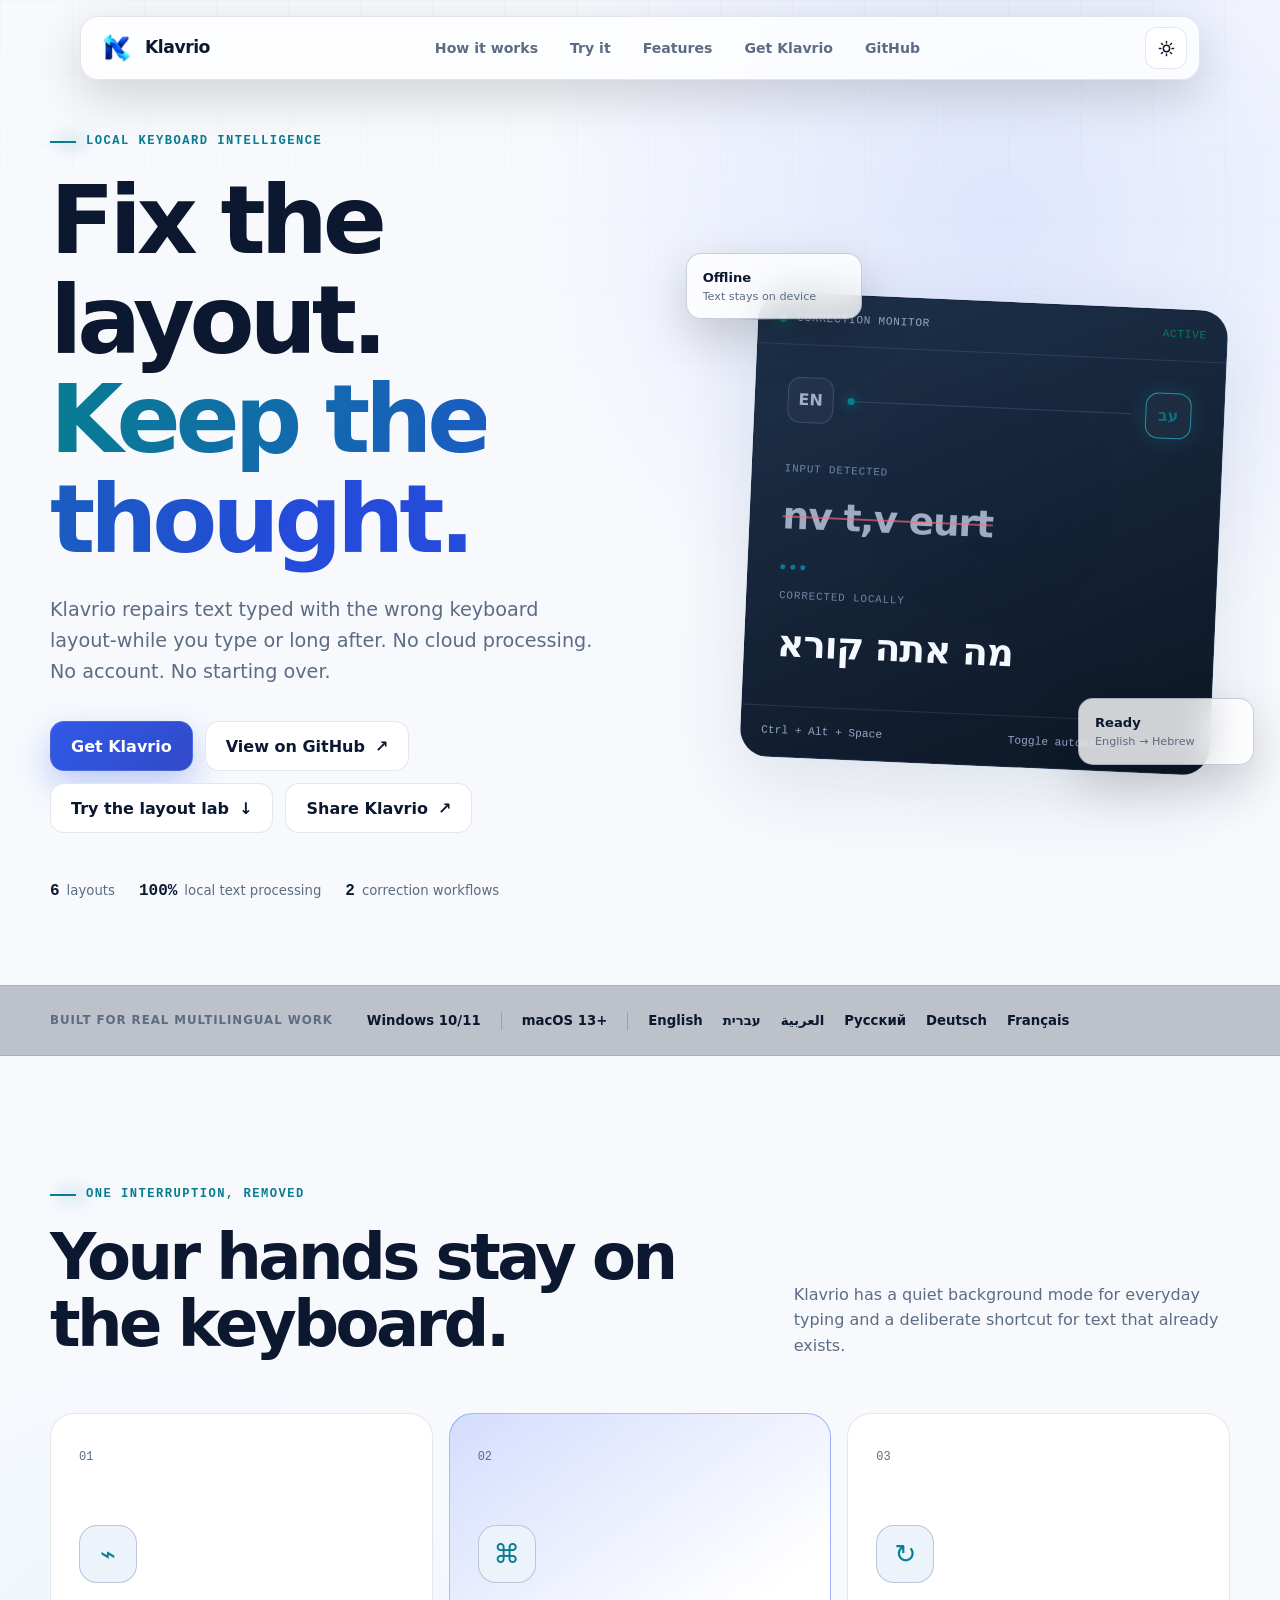
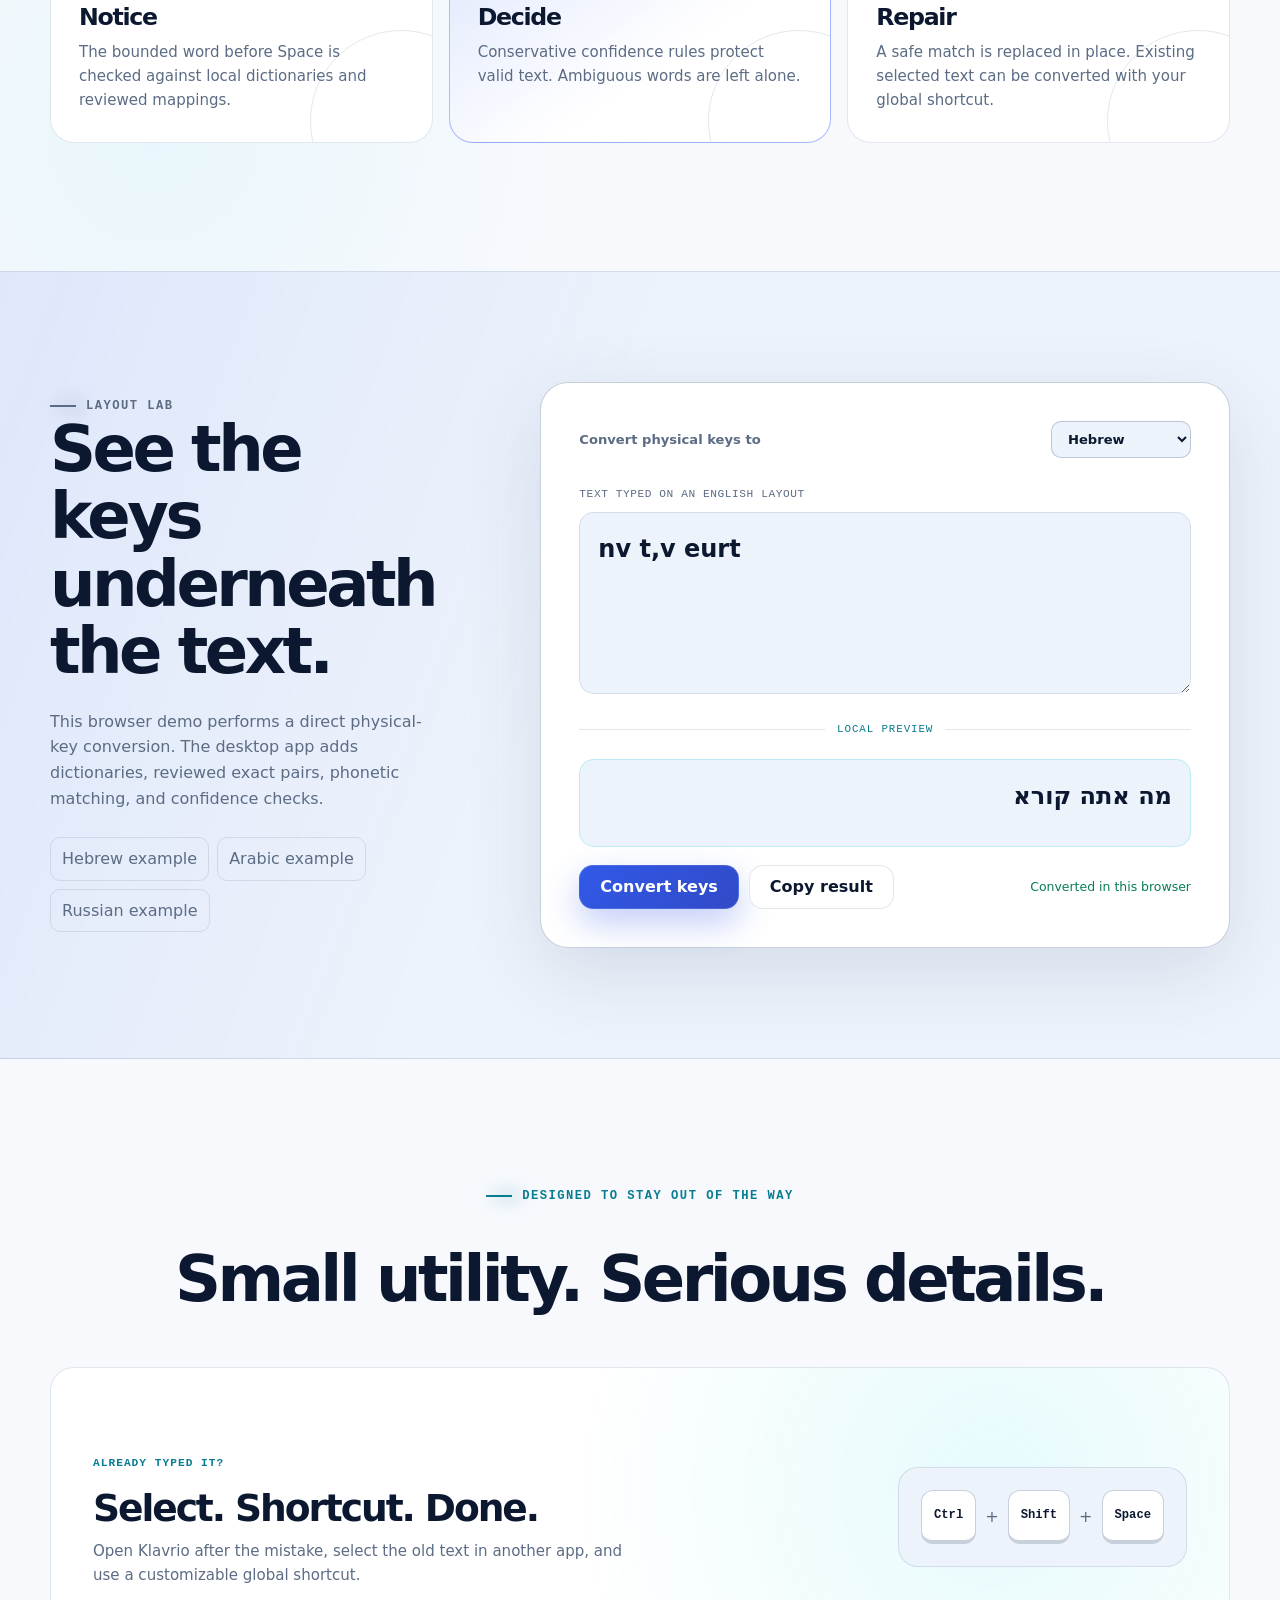
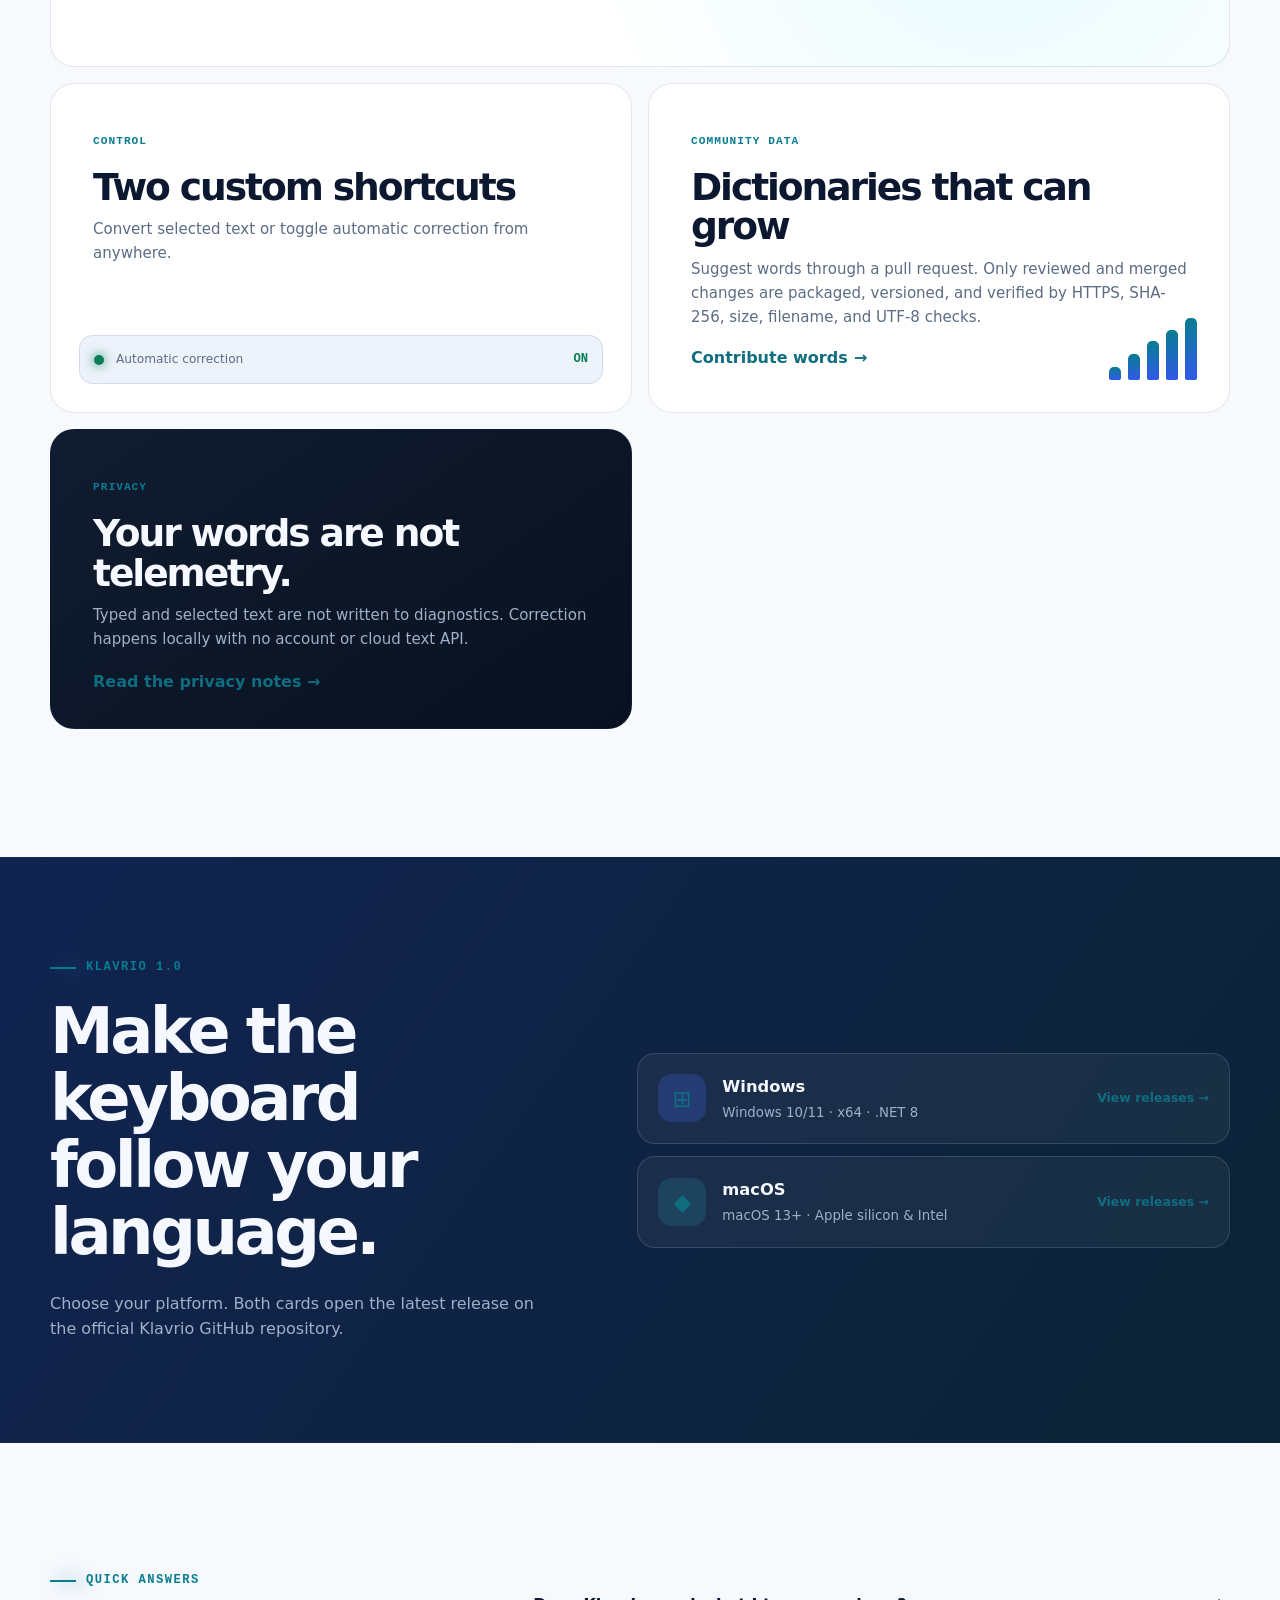
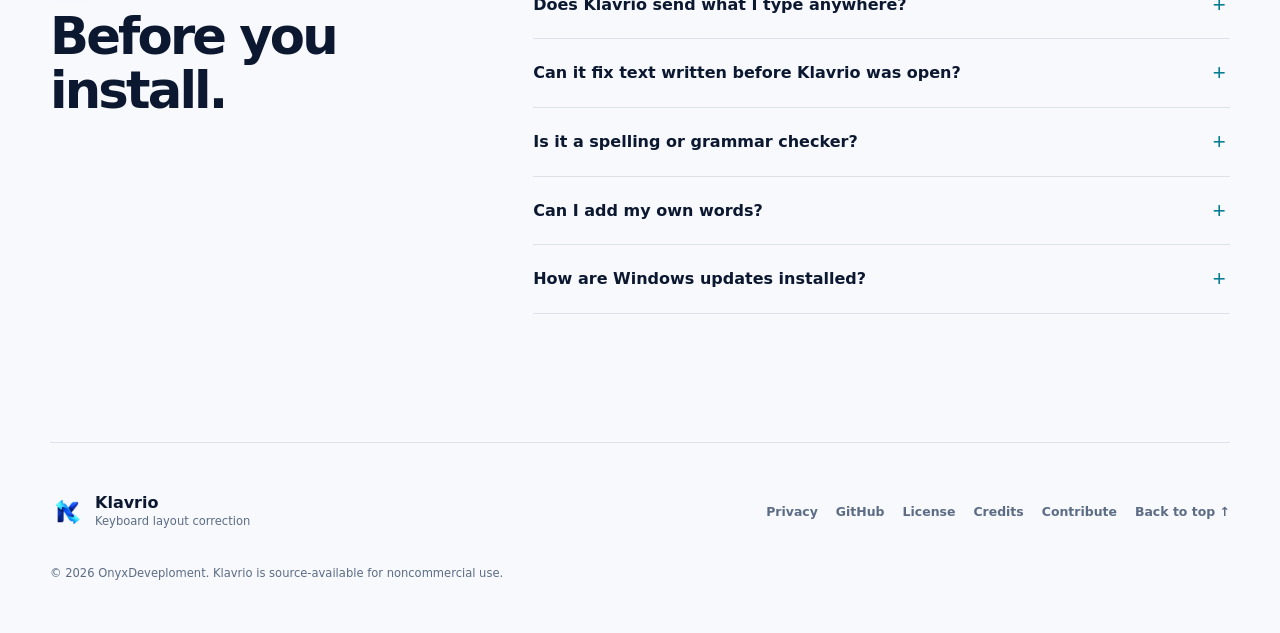
==== commit 5186e8b7: "fix typo" ====
--- a/docs/index.html
+++ b/docs/index.html
@@ -3,14 +3,14 @@
 <head>
   <meta charset="utf-8">
   <meta name="viewport" content="width=device-width, initial-scale=1">
-  <meta name="description" content="Klavrio fixes text typed with the wrong keyboard layout on Windows and macOS—locally, quickly, and without retyping.">
+  <meta name="description" content="Klavrio fixes text typed with the wrong keyboard layout on Windows and macOS-locally, quickly, and without retyping.">
   <meta name="author" content="onyxdeveploment">
   <meta name="application-name" content="Klavrio">
   <meta name="robots" content="index, follow, max-image-preview:large, max-snippet:-1, max-video-preview:-1">
   <meta name="referrer" content="strict-origin-when-cross-origin">
   <meta name="theme-color" content="#07111f">
-  <meta property="og:title" content="Klavrio — Fix the wrong keyboard layout">
-  <meta property="og:description" content="Correct English, Hebrew, Arabic, Russian, German, and French keyboard-layout mistakes locally—without retyping.">
+  <meta property="og:title" content="Klavrio - Fix the wrong keyboard layout">
+  <meta property="og:description" content="Correct English, Hebrew, Arabic, Russian, German, and French keyboard-layout mistakes locally-without retyping.">
   <meta property="og:type" content="website">
   <meta property="og:url" content="https://klavrio.app/">
   <meta property="og:site_name" content="Klavrio">
@@ -20,10 +20,10 @@
   <meta property="og:image:height" content="1254">
   <meta property="og:image:alt" content="Klavrio keyboard-layout correction logo">
   <meta name="twitter:card" content="summary_large_image">
-  <meta name="twitter:title" content="Klavrio — Fix the wrong keyboard layout">
-  <meta name="twitter:description" content="Correct keyboard-layout mistakes locally on Windows and macOS—without retyping.">
+  <meta name="twitter:title" content="Klavrio - Fix the wrong keyboard layout">
+  <meta name="twitter:description" content="Correct keyboard-layout mistakes locally on Windows and macOS-without retyping.">
   <meta name="twitter:image" content="https://klavrio.app/assets/klavrio-mark.png">
-  <title>Klavrio — Keyboard layout correction for Windows and macOS</title>
+  <title>Klavrio - Keyboard layout correction for Windows and macOS</title>
   <link rel="canonical" href="https://klavrio.app/">
   <link rel="icon" href="assets/klavrio-mark.png" type="image/png">
   <link rel="manifest" href="site.webmanifest">
@@ -133,7 +133,7 @@
       <div class="hero-copy" data-reveal>
         <p class="eyebrow"><span></span> Local keyboard intelligence</p>
         <h1>Fix the layout.<br><em>Keep the thought.</em></h1>
-        <p class="hero-lead">Klavrio repairs text typed with the wrong keyboard layout—while you type or long after. No cloud processing. No account. No starting over.</p>
+        <p class="hero-lead">Klavrio repairs text typed with the wrong keyboard layout-while you type or long after. No cloud processing. No account. No starting over.</p>
         <div class="hero-actions">
           <a class="button button-primary" href="#download">Get Klavrio</a>
           <a class="button button-quiet" href="https://github.com/OnyxDeveploment/Klavrio" target="_blank" rel="noopener noreferrer">View on GitHub <span aria-hidden="true">↗</span></a>
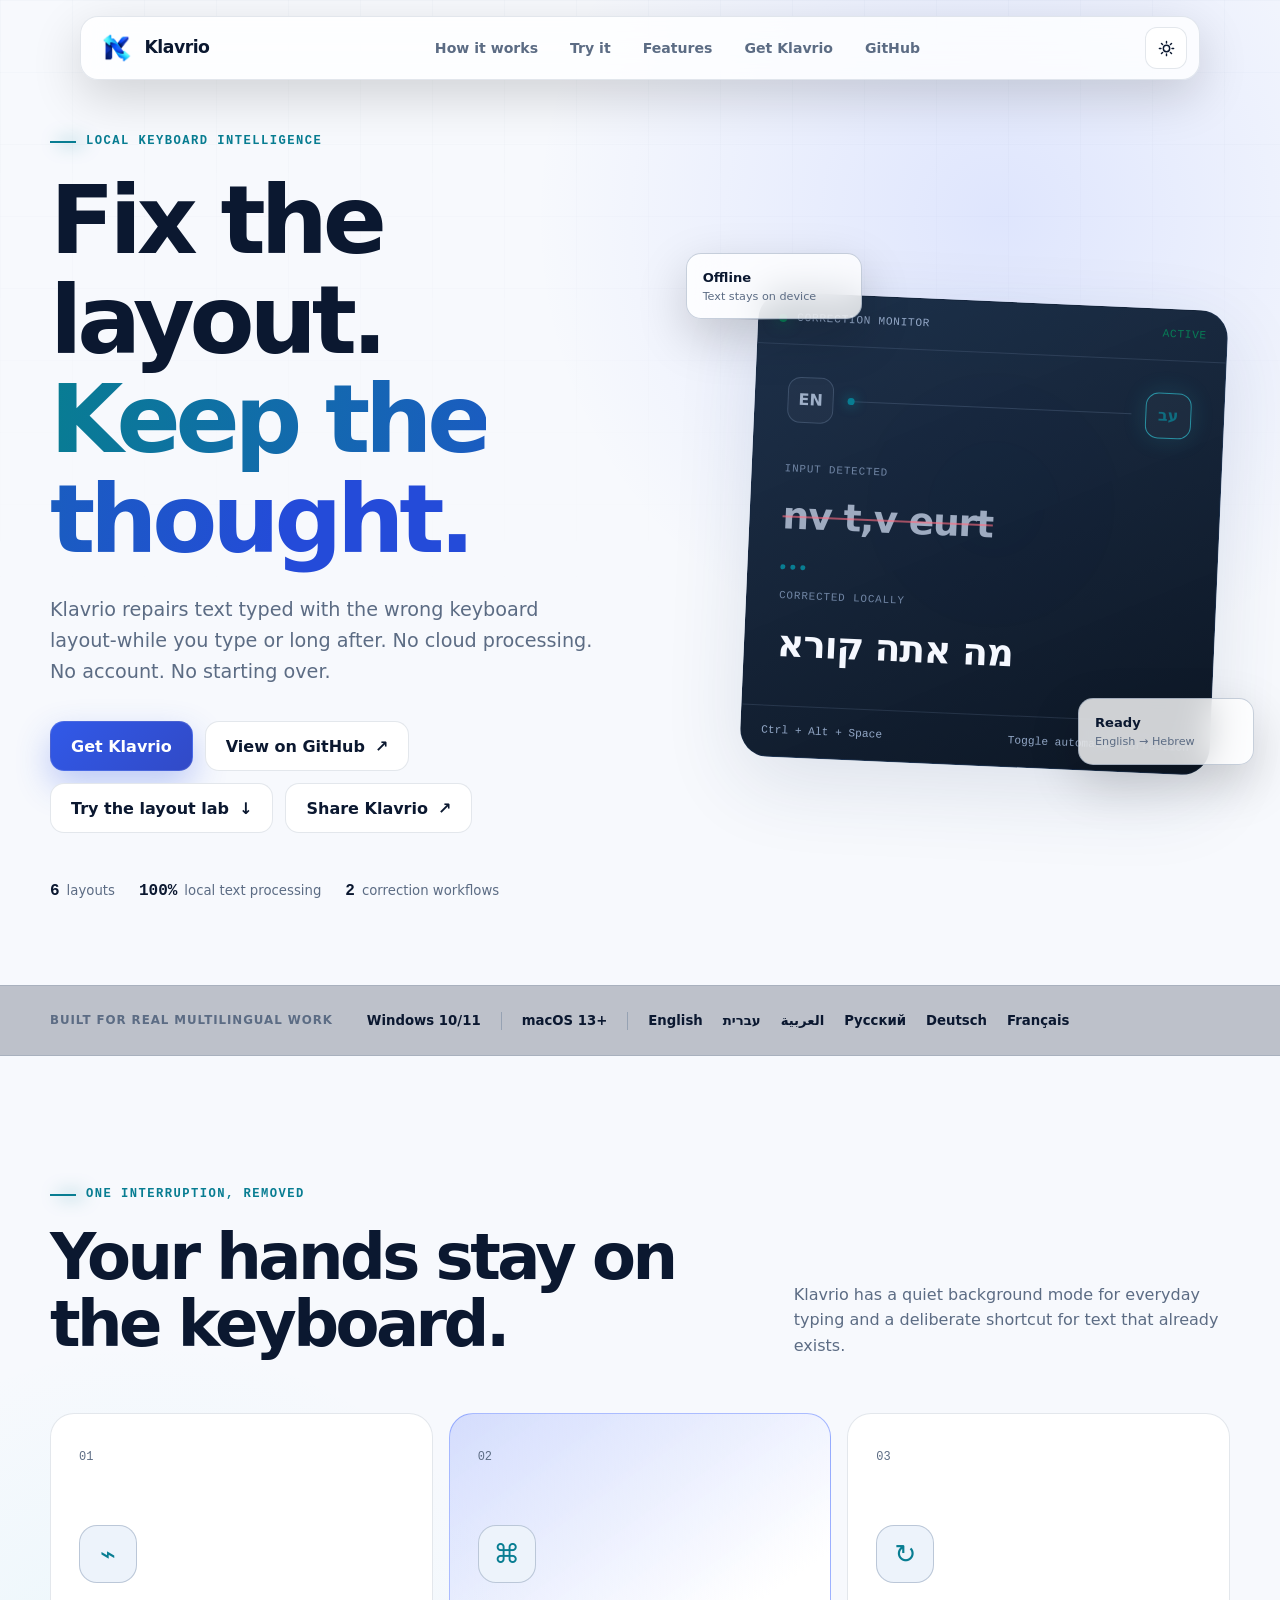
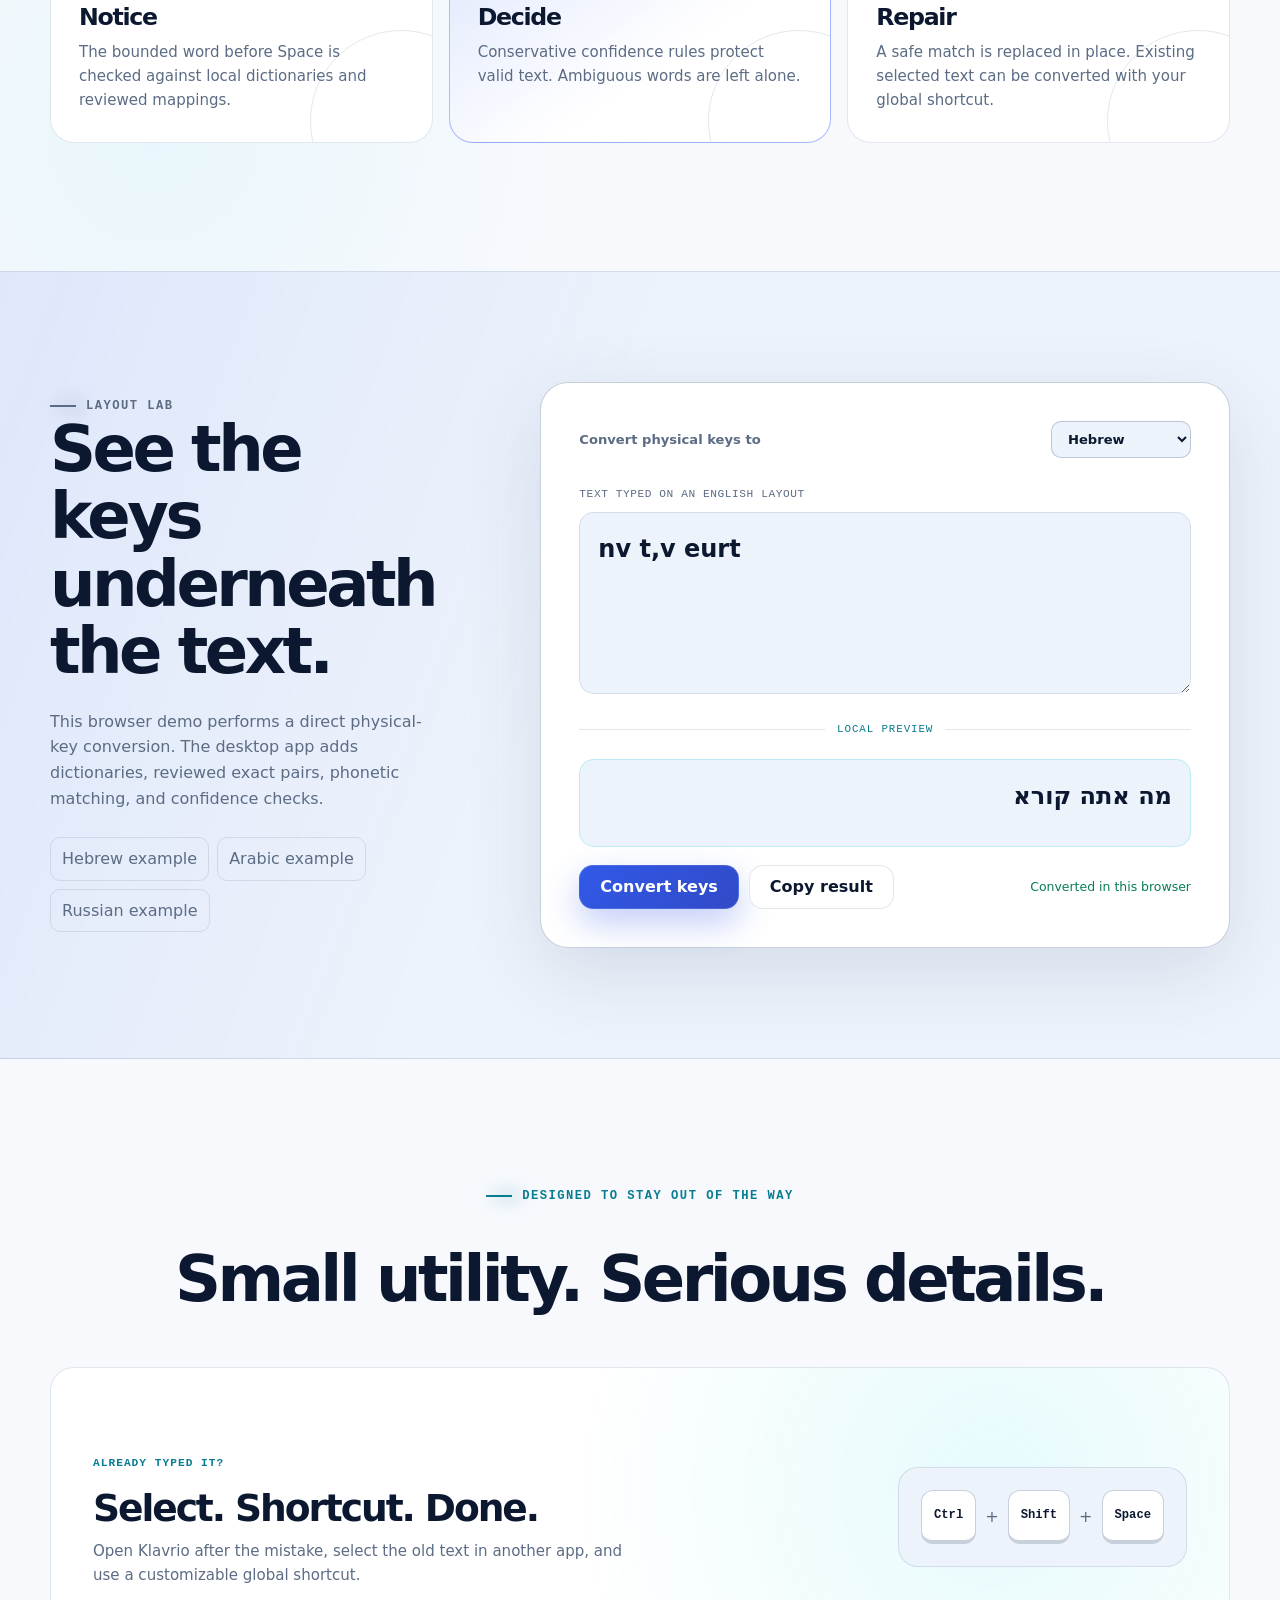
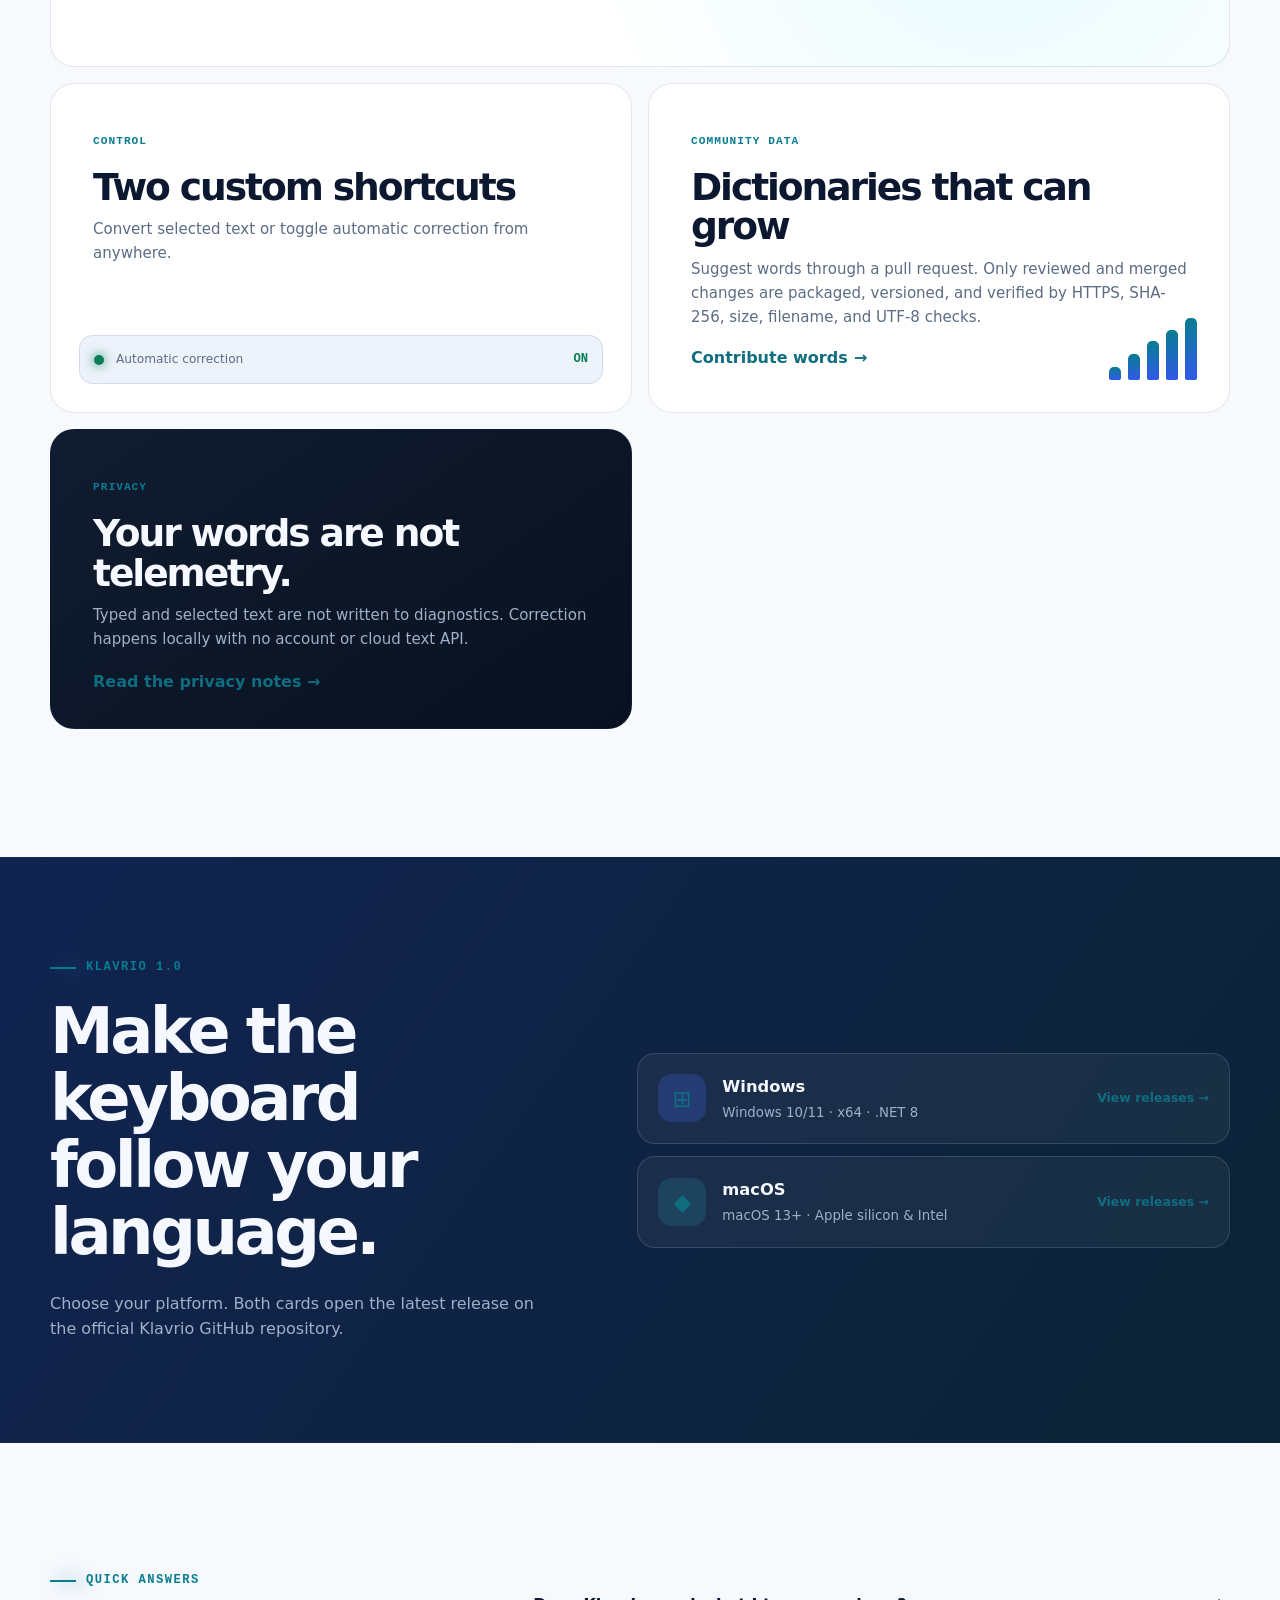
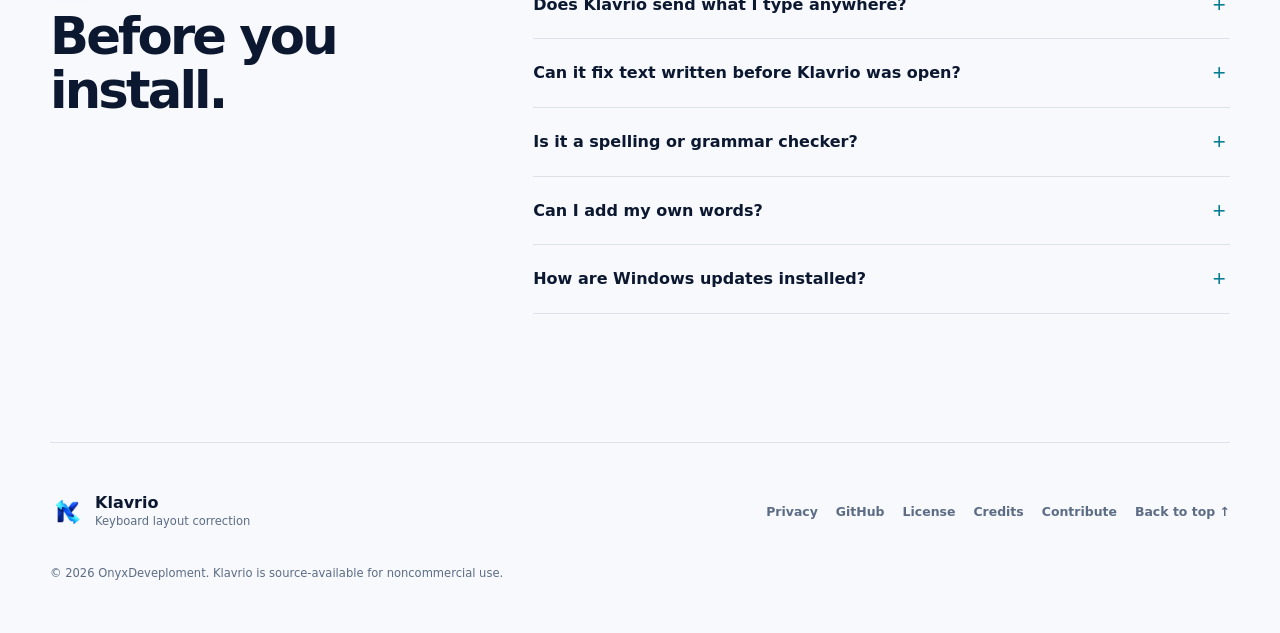
==== commit fb549e2a: "Add core functionality for Klavrio Mac Client - Implement LoginStartupService to manage app launch a" ====
--- a/docs/index.html
+++ b/docs/index.html
@@ -39,7 +39,7 @@
     "applicationCategory": "UtilitiesApplication",
     "applicationSubCategory": "Keyboard layout correction",
     "operatingSystem": "Windows 10, Windows 11, macOS 13 or later",
-    "softwareVersion": "1.0.0.1",
+    "softwareVersion": "1.0.0.0",
     "url": "https://klavrio.app/",
     "isAccessibleForFree": true,
     "offers": {
